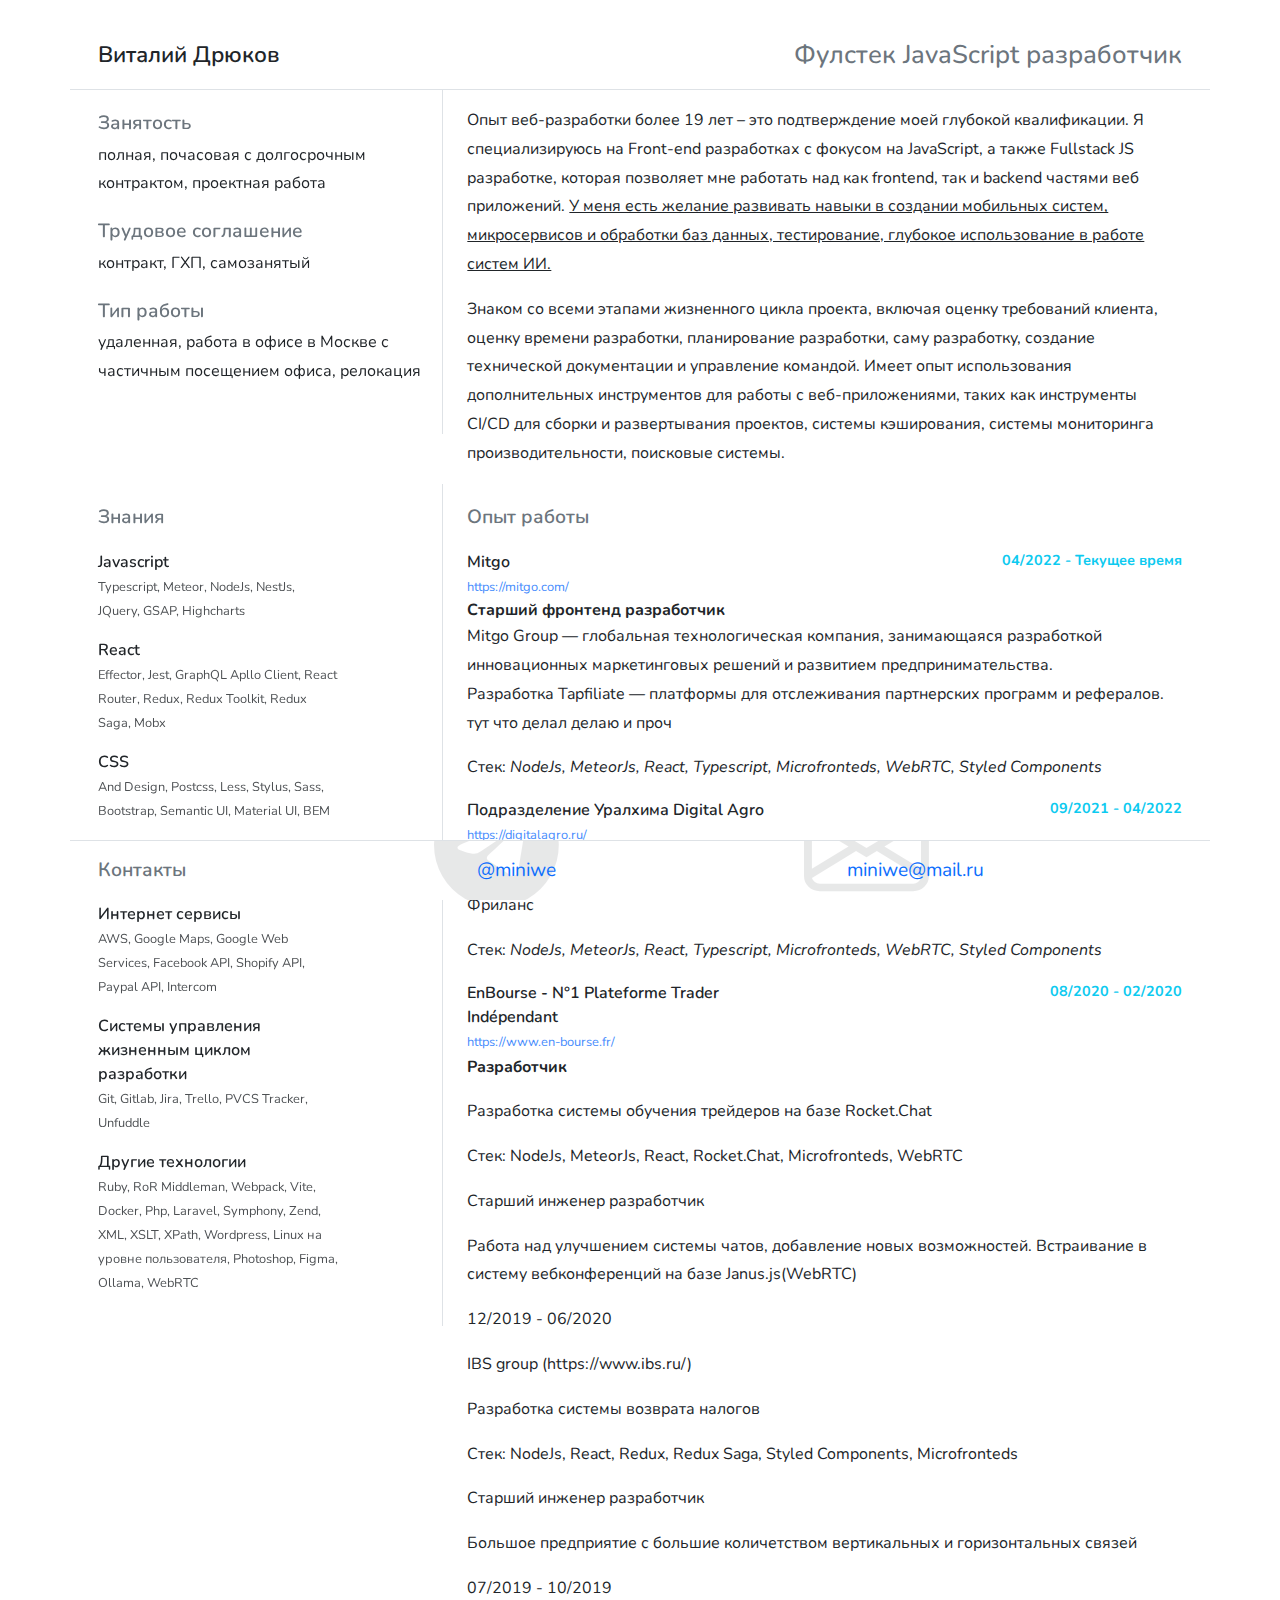
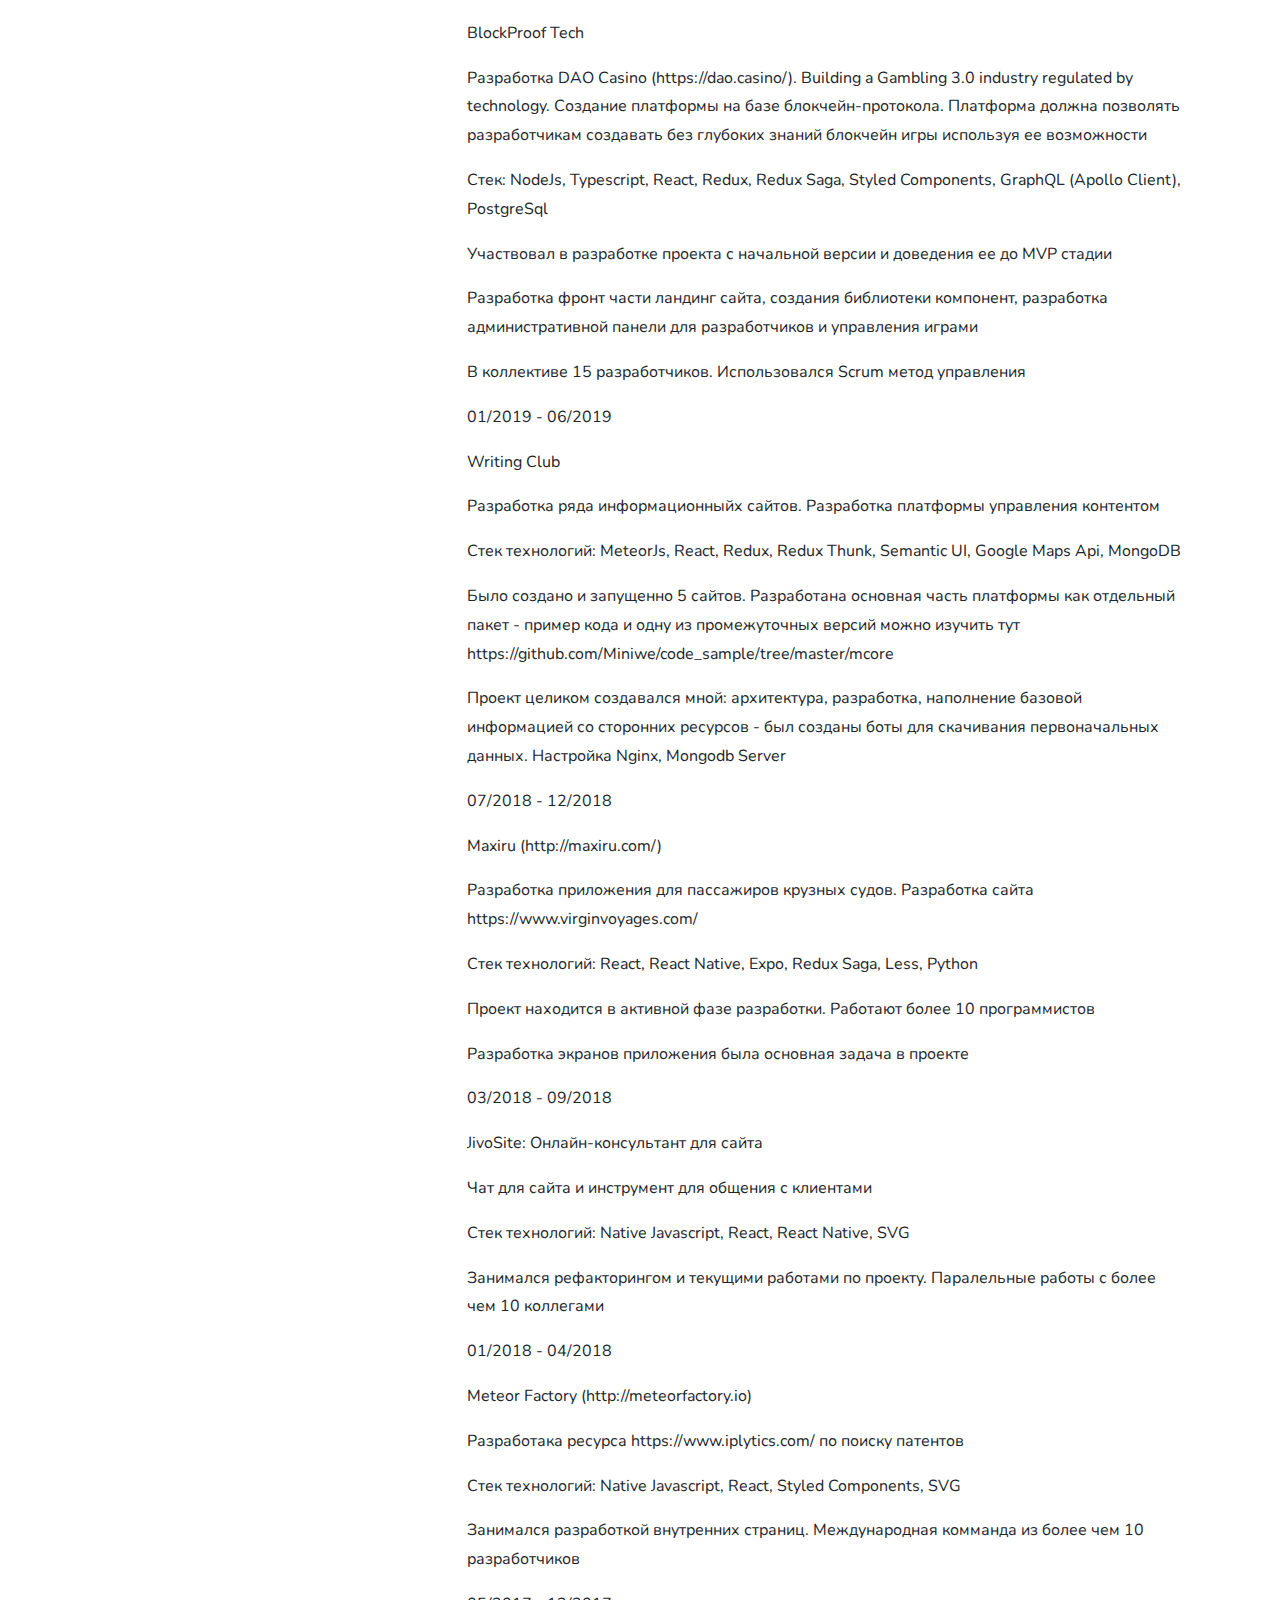
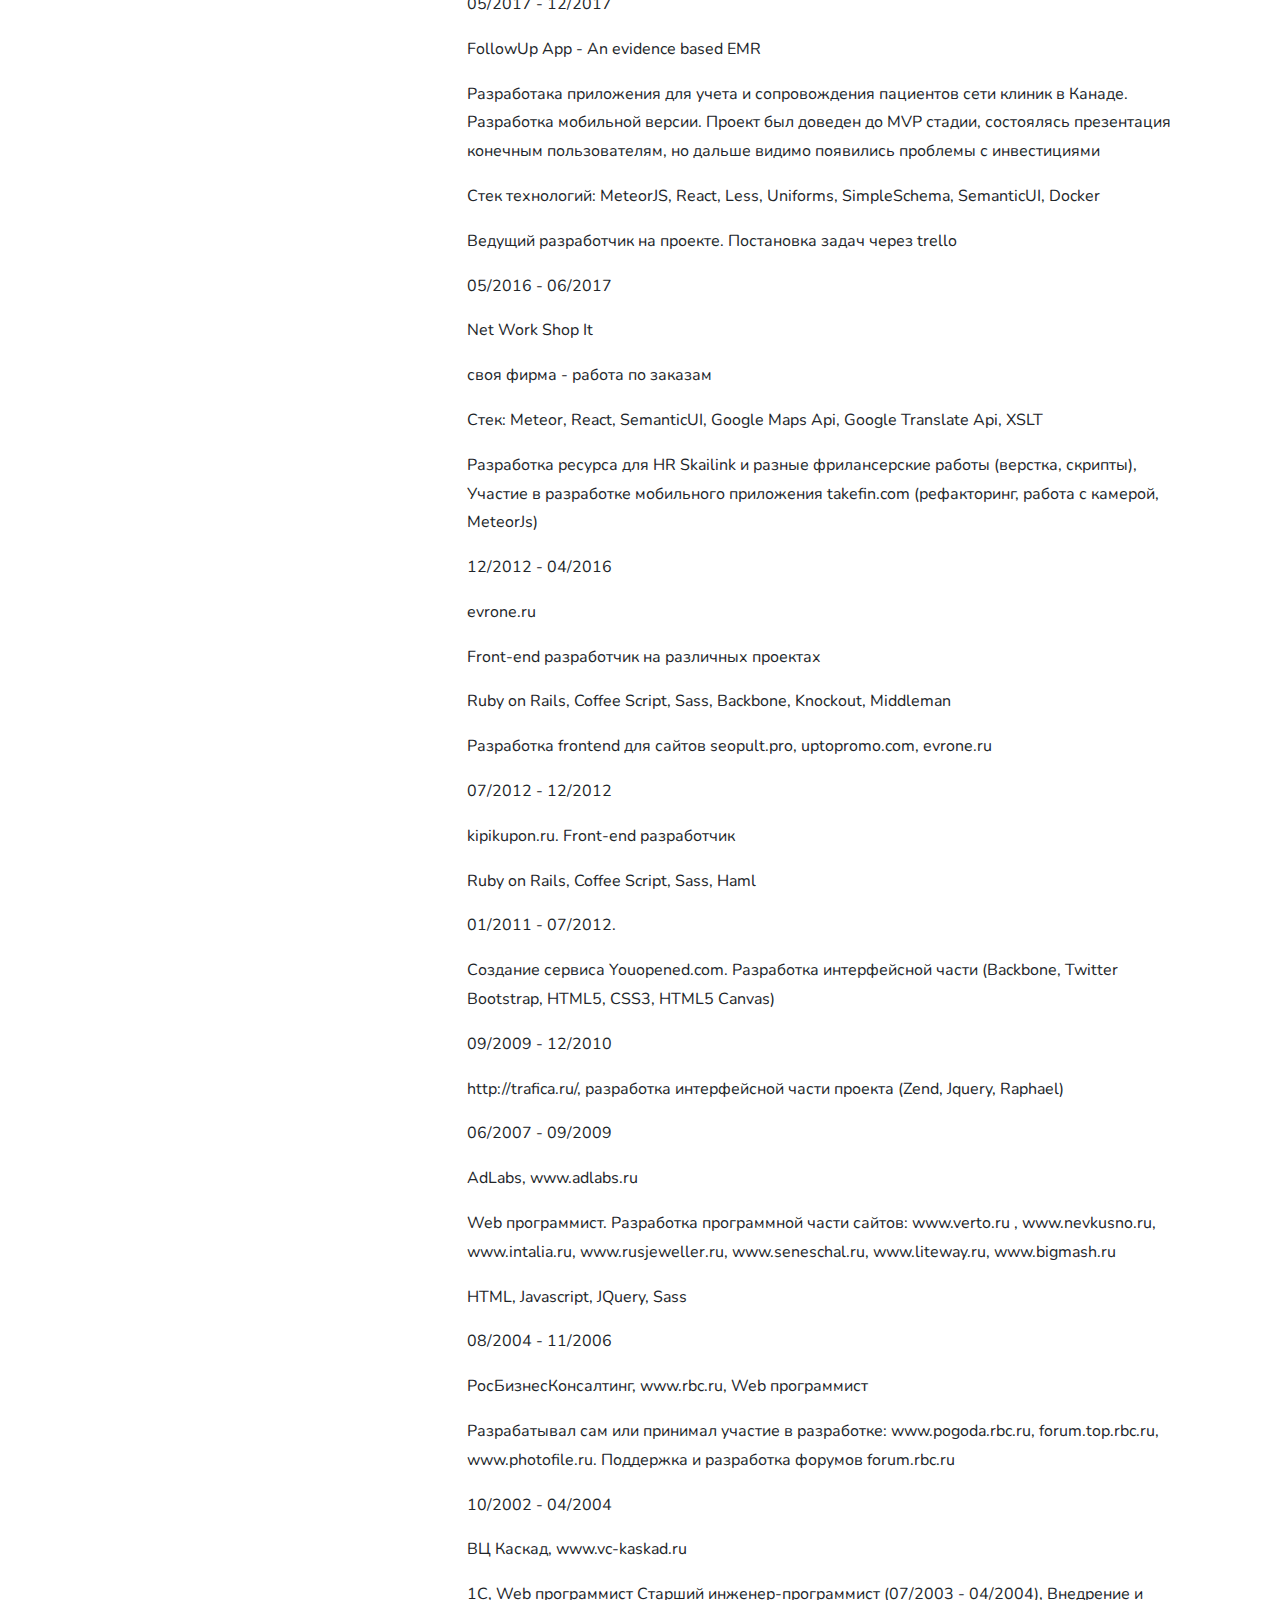
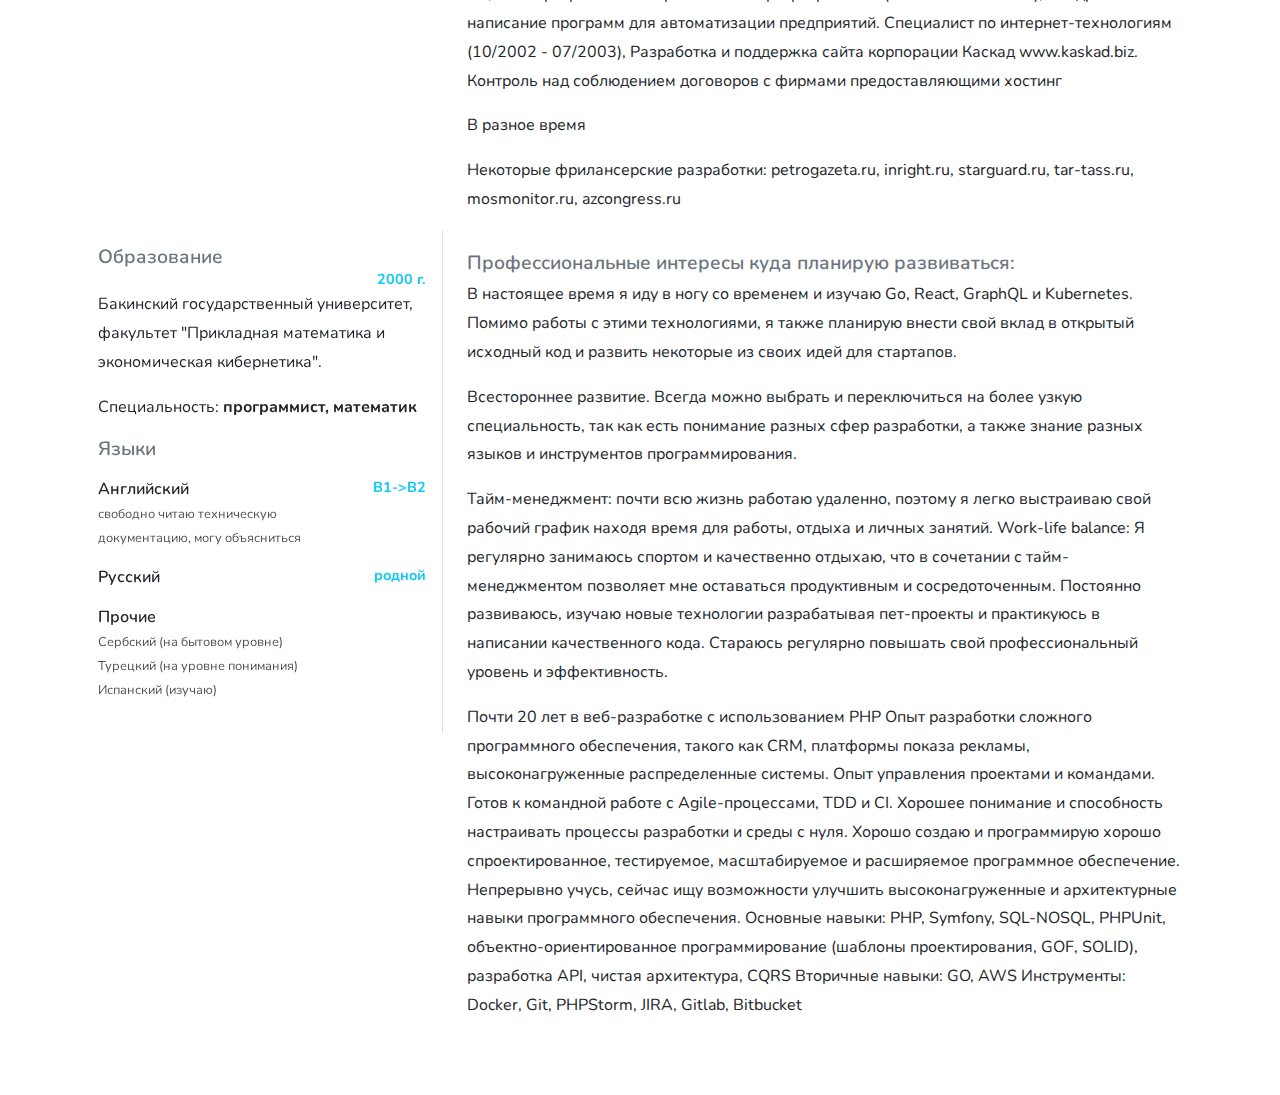
==== v2/index.html @ 546963ef "v2 resume" ====
<!DOCTYPE html>
<html lang="ru" data-bs-theme="light">
  <head>
    <meta charset="UTF-8" />
    <meta name="viewport" content="width=device-width, initial-scale=1.0" />
    <title>Фулстек JavaScript разработчик</title>
    <link rel="preconnect" href="https://fonts.googleapis.com" />
    <link rel="preconnect" href="https://fonts.gstatic.com" crossorigin />
    <link
      href="https://fonts.googleapis.com/css2?family=Nunito:ital,wght@0,200..1000;1,200..1000&display=swap"
      rel="stylesheet"
    />

    <link
      rel="stylesheet"
      href="https://cdn.jsdelivr.net/npm/bootstrap@5.3.3/dist/css/bootstrap.min.css"
      type="text/css"
    />

    <link
      rel="stylesheet"
      href="https://cdn.jsdelivr.net/npm/bootstrap-icons@1.3.0/font/bootstrap-icons.css"
    />
    <style type="text/css">
            * {
            font-size: 16px;
            font-family: Nunito, -apple-system,BlinkMacSystemFont,Segoe UI,Noto Sans,Helvetica,Arial,sans-serif,Apple Color Emoji,Segoe UI Emoji;
            color: var(--bs-body-color);
            }
            @media screen and (max-width: 426px) {
            * {
            font-size: 14px;
            }
            }

      body {
        background-color: var(--bs-body-bg);
      }
            p {
            line-height: 1.8;
            word-break: break-word;
            }
            header.row {
            position: sticky;
            top: 0;
      background-color: var(--bs-body-bg);
            padding: 1rem;
            padding-top: 2rem;
            min-height: 90px;
            z-index: 10;
            overflow: hidden;
            border-bottom: 1px solid var(--bs-gray-300);
            * {
            line-height: 2rem;
            margin: 0;
            }
            }
            footer.row {
            position: sticky;
            bottom: 0;
            background-color: var(--bs-body-bg);
            padding: 1rem;
            z-index: 10;
            border-top: 1px solid var(--bs-gray-300);
            overflow: hidden;
            * {
            line-height: 1.4;
            text-decoration: none;
            font-size: 1.2rem;
            }

            a {
            white-space: nowrap;
            }
            }

            @media print {
            p {
            font-size: 14px;
            line-height: 1.5;
            }
            footer.row{
            position: static;
            }
            footer.row i{
            position: static;
            transform: unset;

            }

            }

            @media screen and (max-width: 426px) {
            footer.row {
            * {
            font-size: 1rem;
            }
            }
            }


            .sticky {
            position: sticky;
            top: 90px;
            padding-top: 1rem;
            padding-right: 1rem;
            border-right: 1px solid var(--bs-gray-300);
            padding-bottom: 2rem;
            z-index: 9;
            }
            main {
            padding: 0 1rem;
            }
            main .row .col-7,
            main .row .col-md-8 {
            padding-top: 1rem;
            }
            p {

            color: rgb(31, 35, 40):
            color-scheme: light:
            display: block;
            font-size: 1rem;
            margin-block-end: 1rem;
            margin-block-start: 0px;
            margin-bottom: 1rem;
            }

            .title1 {
            color: var(--bs-text);
            display: block;
            font-size: 1.4rem;
            font-weight: 600;

            }
            .subtitle1 {
            color: var(--bs-secondary);
            font-size: 1.6rem;

            }
            .title3 {
            color: var(--bs-secondary);
            color-scheme: light;
            font-size: 1.2rem;
            font-weight: 600;
            margin-bottom: 0rem;
            overflow-wrap: break-word;
            }

            .title3 + p {
            margin-top: 0rem;
            }

            .divider {
            margin: 0.7rem 0;
            height: 2px;
            border-bottom: 1px solid var(--bs-secondary);
            }
            i {
            position: absolute;
            z-index: -1;
            transform: scale(6.5) translate(3px, -2px);
            opacity: 0.1;
            }

            .row.subtitle2 {
            font-weight: 600;
            margin-top: 1rem;

            }
            .row.subtitle2 a {
            font-size: 0.8rem;
            opacity: 0.8;
            font-weight: normal;
            text-decoration: none;
            }
            .right-subtitle {
            text-align: right;
                                          font-size: 0.9rem;

            font-weight: 700;
            color: var(--bs-info);
            }
    </style>
    <script>
      window.addEventListener('load', () => {
        'use strict';

        const getStoredTheme = () => localStorage.getItem('theme');
        const setStoredTheme = (theme) => localStorage.setItem('theme', theme);

        const getPreferredTheme = () => {
          const storedTheme = getStoredTheme();
          if (storedTheme) {
            return storedTheme;
          }

          return window.matchMedia('(prefers-color-scheme: dark)').matches
            ? 'dark'
            : 'light';
        };

        const setTheme = (theme) => {
          if (theme === 'auto') {
            document.documentElement.setAttribute(
              'data-bs-theme',
              window.matchMedia('(prefers-color-scheme: dark)').matches
                ? 'dark'
                : 'light',
            );
          } else {
            document.documentElement.setAttribute('data-bs-theme', theme);
          }
        };

        setTheme(getPreferredTheme());
      });
    </script>
  </head>
  <body>
    <div class="container">
      <header class="row align-items-center">
        <div data-plugin="bs-darkmode-toggle"></div>

        <h2 class="title1 col-4"> Виталий Дрюков </h2>
        <h1 class="subtitle1 col-8 text-end">
          Фулстек JavaScript разработчик
        </h1>
      </header>

      <main>
        <div class="row">
          <div class="col-5 col-md-4">
            <div class="sticky">
              <p class="title3">Занятость</p>
              <p
                >полная, почасовая с долгосрочным контрактом, проектная
                работа</p
              >
              <p class="title3">Трудовое соглашение</p>
              <p>контракт, ГХП, самозанятый</p>
              <p class="title3">Тип работы</p>
              <p
                >удаленная, работа в офисе в Москве с частичным посещением
                офиса, релокация</p
              >
            </div>
          </div>
          <div class="col-7 col-md-8">
            <p>
              Опыт веб-разработки более 19 лет – это подтверждение моей глубокой
              квалификации. Я специализируюсь на Front-end разработках с фокусом
              на JavaScript, а также Fullstack JS разработке, которая позволяет
              мне работать над как frontend, так и backend частями веб
              приложений.
              <u>
                У меня есть желание развивать навыки в создании мобильных
                систем, микросервисов и обработки баз данных, тестирование,
                глубокое использование в работе систем ИИ.
              </u>
            </p>
            <p>
              Знаком со всеми этапами жизненного цикла проекта, включая оценку
              требований клиента, оценку времени разработки, планирование
              разработки, саму разработку, создание технической документации и
              управление командой. Имеет опыт использования дополнительных
              инструментов для работы с веб-приложениями, таких как инструменты
              CI/CD для сборки и развертывания проектов, системы кэширования,
              системы мониторинга производительности, поисковые системы.
            </p>
          </div>
        </div>

        <div class="row">
          <div class="col-5 col-md-4">
            <div class="sticky">
              <p class="title3">Знания</p>
              <div class="row subtitle2">
                <div class="col-9">
                  Javascript
                  <br />
                  <a
                    >Typescript, Meteor, NodeJs, NestJs, JQuery, GSAP,
                    Highcharts</a
                  >
                </div>
                <div class="col-3">
                  <div class="right-subtitle"><!--10/10--></div>
                </div>
              </div>
              <div class="row subtitle2">
                <div class="col-9">
                  React
                  <br />
                  <a
                    >Effector, Jest, GraphQL Apllo Client, React Router, Redux,
                    Redux Toolkit, Redux Saga, Mobx</a
                  >
                </div>
                <div class="col-3">
                  <div class="right-subtitle"><!--10/10--></div>
                </div>
              </div>
              <div class="row subtitle2">
                <div class="col-9">
                  CSS
                  <br />
                  <a
                    >And Design, Postcss, Less, Stylus, Sass, Bootstrap,
                    Semantic UI, Material UI, BEM</a
                  >
                </div>
                <div class="col-3">
                  <div class="right-subtitle"><!--10/10--></div>
                </div>
              </div>
              <div class="row subtitle2">
                <div class="col-9">
                  СУБД
                  <br />
                  <a>MySql, MongoDB, PostgreSQL</a>
                </div>
                <div class="col-3">
                  <div class="right-subtitle"><!--10/10--></div>
                </div>
              </div>
              <div class="row subtitle2">
                <div class="col-9">
                  Интернет сервисы
                  <br />
                  <a
                    >AWS, Google Maps, Google Web Services, Facebook API,
                    Shopify API, Paypal API, Intercom</a
                  >
                </div>
                <div class="col-3">
                  <div class="right-subtitle"><!--10/10--></div>
                </div>
              </div>
              <div class="row subtitle2">
                <div class="col-9">
                  Системы управления жизненным циклом разработки
                  <br />
                  <a>Git, Gitlab, Jira, Trello, PVCS Tracker, Unfuddle</a>
                </div>
                <div class="col-3">
                  <div class="right-subtitle"><!--10/10--></div>
                </div>
              </div>

              <div class="row subtitle2">
                <div class="col-9">
                  Другие технологии
                  <br />
                  <a
                    >Ruby, RoR Middleman, Webpack, Vite, Docker, Php, Laravel,
                    Symphony, Zend, XML, XSLT, XPath, Wordpress, Linux на уровне
                    пользователя, Photoshop, Figma, Ollama, WebRTC</a
                  >
                </div>
                <div class="col-3">
                  <div class="right-subtitle"><!--10/10--></div>
                </div>
              </div>
            </div>
          </div>
          <div class="col-7 col-md-8">
            <p class="title3">Опыт работы </p>

            <div class="row subtitle2">
              <div class="col">
                Mitgo
                <br />
                <a
                  href="https://mitgo.com/"
                  target="_blank"
                  rel="noopener noreferrer"
                  >https://mitgo.com/</a
                >
              </div>
              <div class="col">
                <div class="right-subtitle">04/2022 - Текущее время</div>
              </div>
            </div>
            <strong>Старший фронтенд разработчик</strong>
            <p
              >Mitgo Group — глобальная технологическая компания, занимающаяся
              разработкой инновационных маркетинговых решений и развитием
              предпринимательства.
              <br />
              Разработка Tapfiliate — платформы для отслеживания партнерских
              программ и рефералов.
              <br />
              тут что делал делаю и проч
            </p>
            <p>
              Стек:
              <em>
                NodeJs, MeteorJs, React, Typescript, Microfronteds, WebRTC,
                Styled Components
              </em>
            </p>

            <div class="row subtitle2">
              <div class="col">
                Подразделение Уралхима Digital Agro
                <br />
                <a
                  href="https://digitalagro.ru/"
                  target="_blank"
                  rel="noopener noreferrer"
                  >https://digitalagro.ru/</a
                >
              </div>
              <div class="col">
                <div class="right-subtitle">09/2021 - 04/2022</div>
              </div>
            </div>

            <p>02/2020 - 09/2021</p>
            <p>Фриланс</p>
            <p
              >Стек:<em>
                NodeJs, MeteorJs, React, Typescript, Microfronteds, WebRTC,
                Styled Components
              </em>
            </p>

            <div class="row subtitle2">
              <div class="col">
                EnBourse - N°1 Plateforme Trader Indépendant
                <br />
                <a
                  href="https://www.en-bourse.fr/"
                  target="_blank"
                  rel="noopener noreferrer"
                  >https://www.en-bourse.fr/</a
                >
              </div>
              <div class="col">
                <div class="right-subtitle">08/2020 - 02/2020</div>
              </div>
            </div>
            <p><strong>Разработчик</strong></p>

            <p>Разработка системы обучения трейдеров на базе Rocket.Chat</p>
            <p
              >Стек: NodeJs, MeteorJs, React, Rocket.Chat, Microfronteds,
              WebRTC</p
            >
            <p>Старший инженер разработчик</p>
            <p
              >Работа над улучшением системы чатов, добавление новых
              возможностей. Встраивание в систему вебконференций на базе
              Janus.js(WebRTC)
            </p>
            <p>12/2019 - 06/2020</p>
            <p>IBS group (https://www.ibs.ru/)</p>
            <p>Разработка системы возврата налогов</p>
            <p
              >Стек: NodeJs, React, Redux, Redux Saga, Styled Components,
              Microfronteds
            </p>
            <p>Старший инженер разработчик</p>
            <p
              >Большое предприятие с большие количетством вертикальных и
              горизонтальных связей
            </p>
            <p>07/2019 - 10/2019</p>
            <p>BlockProof Tech</p>
            <p
              >Разработка DAO Casino (https://dao.casino/). Building a Gambling
              3.0 industry regulated by technology. Создание платформы на базе
              блокчейн-протокола. Платформа должна позволять разработчикам
              создавать без глубоких знаний блокчейн игры используя ее
              возможности
            </p>
            <p
              >Стек: NodeJs, Typescript, React, Redux, Redux Saga, Styled
              Components, GraphQL (Apollo Client), PostgreSql
            </p>
            <p
              >Участвовал в разработке проекта с начальной версии и доведения ее
              до MVP стадии
            </p>
            <p
              >Разработка фронт части ландинг сайта, создания библиотеки
              компонент, разработка административной панели для разработчиков и
              управления играми
            </p>
            <p
              >В коллективе 15 разработчиков. Использовался Scrum метод
              управления</p
            >
            <p>01/2019 - 06/2019</p>
            <p>Writing Club</p>
            <p
              >Разработка ряда информационныйх сайтов. Разработка платформы
              управления контентом
            </p>
            <p
              >Стек технологий: MeteorJs, React, Redux, Redux Thunk, Semantic
              UI, Google Maps Api, MongoDB
            </p>
            <p
              >Было создано и запущенно 5 сайтов. Разработана основная часть
              платформы как отдельный пакет - пример кода и одну из
              промежуточных версий можно изучить тут
              https://github.com/Miniwe/code_sample/tree/master/mcore
            </p>
            <p
              >Проект целиком создавался мной: архитектура, разработка,
              наполнение базовой информацией со сторонних ресурсов - был созданы
              боты для скачивания первоначальных данных. Настройка Nginx,
              Mongodb Server
            </p>
            <p>07/2018 - 12/2018</p>
            <p>Maxiru (http://maxiru.com/)</p>
            <p
              >Разработка приложения для пассажиров крузных судов. Разработка
              сайта https://www.virginvoyages.com/
            </p>
            <p
              >Стек технологий: React, React Native, Expo, Redux Saga, Less,
              Python
            </p>
            <p
              >Проект находится в активной фазе разработки. Работают более 10
              программистов
            </p>
            <p>Разработка экранов приложения была основная задача в проекте</p>
            <p>03/2018 - 09/2018</p>
            <p>JivoSite: Онлайн-консультант для сайта</p>
            <p>Чат для сайта и инструмент для общения с клиентами</p>
            <p>Стек технологий: Native Javascript, React, React Native, SVG</p>
            <p
              >Занимался рефакторингом и текущими работами по проекту.
              Паралельные работы с более чем 10 коллегами
            </p>
            <p>01/2018 - 04/2018</p>
            <p>Meteor Factory (http://meteorfactory.io)</p>
            <p
              >Разработака ресурса https://www.iplytics.com/ по поиску
              патентов</p
            >
            <p
              >Стек технологий: Native Javascript, React, Styled Components,
              SVG</p
            >
            <p
              >Занимался разработкой внутренних страниц. Международная комманда
              из более чем 10 разработчиков
            </p>
            <p>05/2017 - 12/2017</p>
            <p>FollowUp App - An evidence based EMR</p>
            <p
              >Разработака приложения для учета и сопровождения пациентов сети
              клиник в Канаде. Разработка мобильной версии. Проект был доведен
              до MVP стадии, состоялясь презентация конечным пользователям, но
              дальше видимо появились проблемы с инвестициями
            </p>
            <p
              >Стек технологий: MeteorJS, React, Less, Uniforms, SimpleSchema,
              SemanticUI, Docker
            </p>
            <p>Ведущий разработчик на проекте. Постановка задач через trello</p>
            <p>05/2016 - 06/2017</p>
            <p>Net Work Shop It</p>
            <p>своя фирма - работа по заказам</p>
            <p
              >Стек: Meteor, React, SemanticUI, Google Maps Api, Google
              Translate Api, XSLT
            </p>
            <p
              >Разработка ресурса для HR Skailink и разные фрилансерские работы
              (верстка, скрипты), Участие в разработке мобильного приложения
              takefin.com (рефакторинг, работа с камерой, MeteorJs)
            </p>
            <p>12/2012 - 04/2016</p>
            <p>evrone.ru</p>
            <p>Front-end разработчик на различных проектах</p>
            <p
              >Ruby on Rails, Coffee Script, Sass, Backbone, Knockout,
              Middleman</p
            >
            <p
              >Разработка frontend для сайтов seopult.pro, uptopromo.com,
              evrone.ru
            </p>
            <p>07/2012 - 12/2012</p>
            <p>kipikupon.ru. Front-end разработчик</p>
            <p>Ruby on Rails, Coffee Script, Sass, Haml</p>
            <p>01/2011 - 07/2012.</p>
            <p
              >Создание сервиса Youopened.com. Разработка интерфейсной части
              (Backbone, Twitter Bootstrap, HTML5, CSS3, HTML5 Canvas)
            </p>
            <p>09/2009 - 12/2010</p>
            <p
              >http://trafica.ru/, разработка интерфейсной части проекта (Zend,
              Jquery, Raphael)
            </p>
            <p>06/2007 - 09/2009</p>
            <p>AdLabs, www.adlabs.ru</p>
            <p
              >Web программист. Разработка программной части сайтов:
              www.verto.ru , www.nevkusno.ru, www.intalia.ru,
              www.rusjeweller.ru, www.seneschal.ru, www.liteway.ru,
              www.bigmash.ru
            </p>
            <p>HTML, Javascript, JQuery, Sass</p>
            <p>08/2004 - 11/2006</p>
            <p>РосБизнесКонсалтинг, www.rbc.ru, Web программист</p>
            <p
              >Разрабатывал сам или принимал участие в разработке:
              www.pogoda.rbc.ru, forum.top.rbc.ru, www.photofile.ru. Поддержка и
              разработка форумов forum.rbc.ru
            </p>
            <p>10/2002 - 04/2004</p>
            <p>ВЦ Каскад, www.vc-kaskad.ru</p>
            <p
              >1C, Web программист Старший инженер-программист (07/2003 -
              04/2004), Внедрение и написание программ для автоматизации
              предприятий. Специалист по интернет-технологиям (10/2002 -
              07/2003), Разработка и поддержка сайта корпорации Каскад
              www.kaskad.biz. Контроль над соблюдением договоров с фирмами
              предоставляющими хостинг
            </p>
            <p>В разное время</p>
            <p
              >Некоторые фрилансерские разработки: petrogazeta.ru, inright.ru,
              starguard.ru, tar-tass.ru, mosmonitor.ru, azcongress.ru
            </p>
          </div>
        </div>
        <div class="row">
          <div class="col-5 col-md-4">
            <div class="sticky">
              <h3 class="title3">Образование</h3>
              <div class="right-subtitle">2000 г.</div>
              <p
                >Бакинский государственный университет, факультет "Прикладная
                математика и экономическая кибернетика".
              </p>
              <p>Специальность: <strong>программист, математик</strong></p>
              <h3 class="title3">Языки</h3>
              <div class="row subtitle2">
                <div class="col-9">
                  Английский
                  <br />
                  <a
                    >свободно читаю техническую документацию, могу
                    объясниться</a
                  >
                </div>
                <div class="col-3">
                  <div class="right-subtitle">B1->B2</div>
                </div>
              </div>
              <div class="row subtitle2">
                <div class="col-9"> Русский </div>
                <div class="col-3">
                  <div class="right-subtitle">родной</div>
                </div>
              </div>
              <div class="row subtitle2">
                <div class="col-9">
                  Прочие
                  <br />
                  <a>
                    Сербский (на бытовом уровне)<br />
                    Турецкий (на уровне понимания)<br />
                    Испанский (изучаю)
                  </a>
                </div>
                <div class="col-3">
                  <div class="right-subtitle"></div>
                </div>
              </div>
            </div>
          </div>
          <div class="col-7 col-md-8">
            <p class="title3"
              >Профессиональные интересы куда планирую развиваться:</p
            >

            <p>
              В настоящее время я иду в ногу со временем и изучаю Go, React,
              GraphQL и Kubernetes. Помимо работы с этими технологиями, я также
              планирую внести свой вклад в открытый исходный код и развить
              некоторые из своих идей для стартапов.
            </p>
            <p>
              Всестороннее развитие. Всегда можно выбрать и переключиться на
              более узкую специальность, так как есть понимание разных сфер
              разработки, а также знание разных языков и инструментов
              программирования.</p
            >
            <p>
              Тайм-менеджмент: почти всю жизнь работаю удаленно, поэтому я легко
              выстраиваю свой рабочий график находя время для работы, отдыха и
              личных занятий. Work-life balance: Я регулярно занимаюсь спортом и
              качественно отдыхаю, что в сочетании с тайм-менеджментом позволяет
              мне оставаться продуктивным и сосредоточенным. Постоянно
              развиваюсь, изучаю новые технологии разрабатывая пет-проекты и
              практикуюсь в написании качественного кода. Стараюсь регулярно
              повышать свой профессиональный уровень и эффективность.
            </p>
            <p>
              Почти 20 лет в веб-разработке с использованием PHP Опыт разработки
              сложного программного обеспечения, такого как CRM, платформы
              показа рекламы, высоконагруженные распределенные системы. Опыт
              управления проектами и командами. Готов к командной работе с
              Agile-процессами, TDD и CI. Хорошее понимание и способность
              настраивать процессы разработки и среды с нуля. Хорошо создаю и
              программирую хорошо спроектированное, тестируемое, масштабируемое
              и расширяемое программное обеспечение. Непрерывно учусь, сейчас
              ищу возможности улучшить высоконагруженные и архитектурные навыки
              программного обеспечения. Основные навыки: PHP, Symfony,
              SQL-NOSQL, PHPUnit, объектно-ориентированное программирование
              (шаблоны проектирования, GOF, SOLID), разработка API, чистая
              архитектура, CQRS Вторичные навыки: GO, AWS Инструменты: Docker,
              Git, PHPStorm, JIRA, Gitlab, Bitbucket
            </p>
          </div>
        </div>
      </main>
      <footer class="row">
        <div class="col-5 col-md-4 title3"> Контакты </div>
        <div class="col-3 col-md-4">
          <a
            href="https://t.me/miniwe"
            target="_blank"
            rel="noopener noreferrer"
          >
            <i class="bi-telegram"></i>
            &nbsp; @miniwe
          </a>
        </div>
        <div class="col-4 col-md-4">
          <a
            href="mailto:miniwe@mail.ru"
            target="_blank"
            rel="noopener noreferrer"
          >
            <i class="bi-envelope"></i>
            &nbsp; miniwe@mail.ru
          </a>
        </div>
      </footer>
    </div>
  </body>
</html>
<!--

This is a great start to your resume! It provides a comprehensive overview of your skills and experience across various web development domains and software engineering projects.

Here's how I suggest you further optimize it:

Structure & Organization:

Clear Sections: Separate into "Work Experience," "Projects," and maybe "Skills." This makes the resume more scannable and easy to read
Project Descriptions (Focus on Impact): Each project should have a brief description that highlights your contribution, key technologies used, and measurable results (e.g., Increased traffic by X%, developed new features).
Details & Emphasis:

Quantify Achievements: Whenever possible, use numbers to quantify your impact ("Improved site conversion rate by 15%," "Built an app with X users"). This adds tangible value and draws more attention from recruiters.
Technical Skills (Highlight Strongest): Categorize skills into frontend/backend categories like React, Node.js, Ruby on Rails. Prioritize the most relevant for your desired roles. You could also mention specific frameworks you're familiar with (e.g., Angular, Vue).
Software Engineering: If applicable to the role you are targeting, highlight your experience in software engineering principles and practices such as Agile methodologies or version control systems like Git.
Formatting Tips:

Modern Template: Choose a clean, modern template that makes it easy for recruiters to view your information quickly (many free templates are available online).
Use Bullets/Lists: Bullet points make large blocks of text easier to read and digest on the go.
White Space: Don't overcrowd - use white space liberally to improve readability.
Additional Considerations:

Cover Letter & Portfolio: Have a strong cover letter ready that summarizes your relevant skills for each application, and an online portfolio or GitHub repository showcasing your work (if applicable).
Here are some examples of how you could enhance specific sections:

* **Work Experience**: Instead of simply listing job titles, describe the scope of projects. For instance, "Developed responsive websites using React and Node.js for a client in the healthcare industry" rather than just "Front-end Developer".

* **Projects:** In each project description you mention: What was your role? Describe key technologies used, challenges faced and how they were solved, outcomes achieved (measurable results).
Additional Resources:

Resume Templates: https://www.canva.com/design-ideas/resume-templates
Online Portfolio Tools: If you have work online, use platforms like GitHub to host your projects and showcase them effectively (especially for software engineering roles).
I hope this helps! Please let me know if you'd like assistance with tailoring a specific section or would like more feedback. Good luck with your job hunt!


  -->
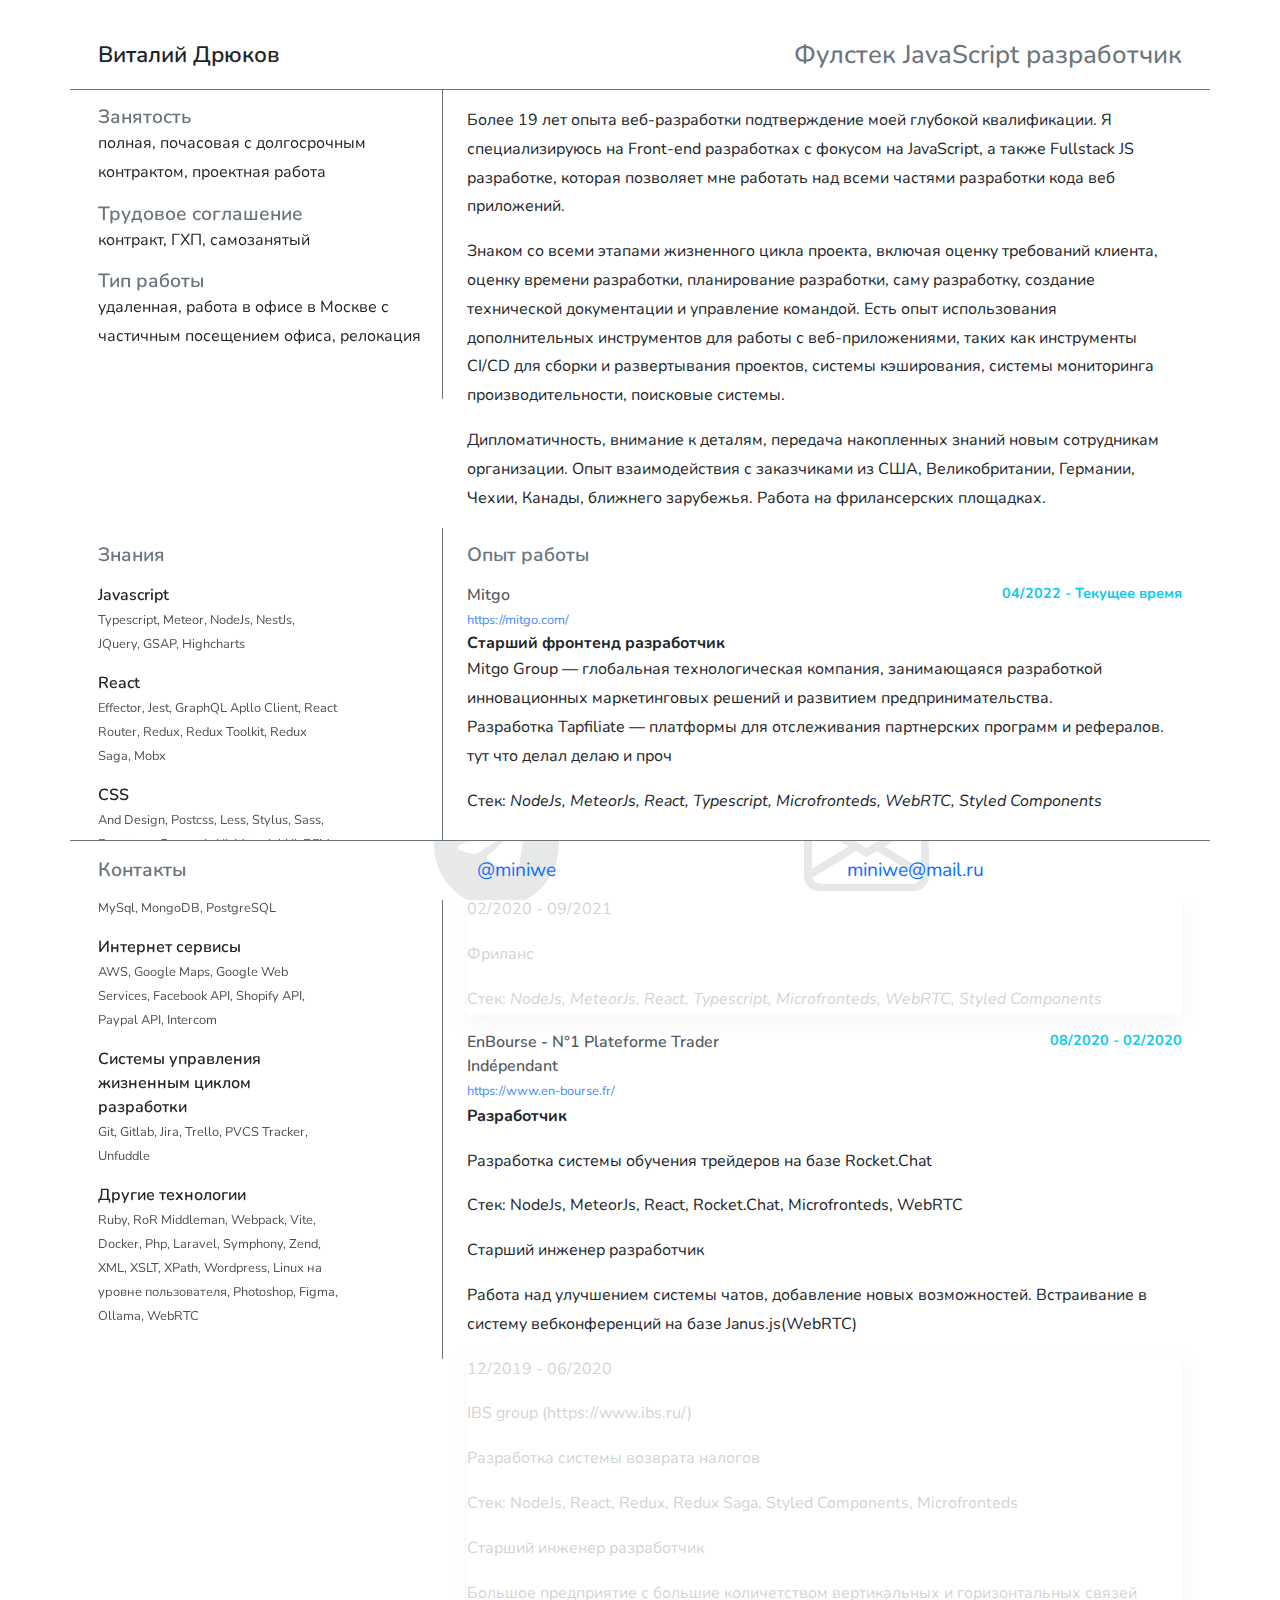
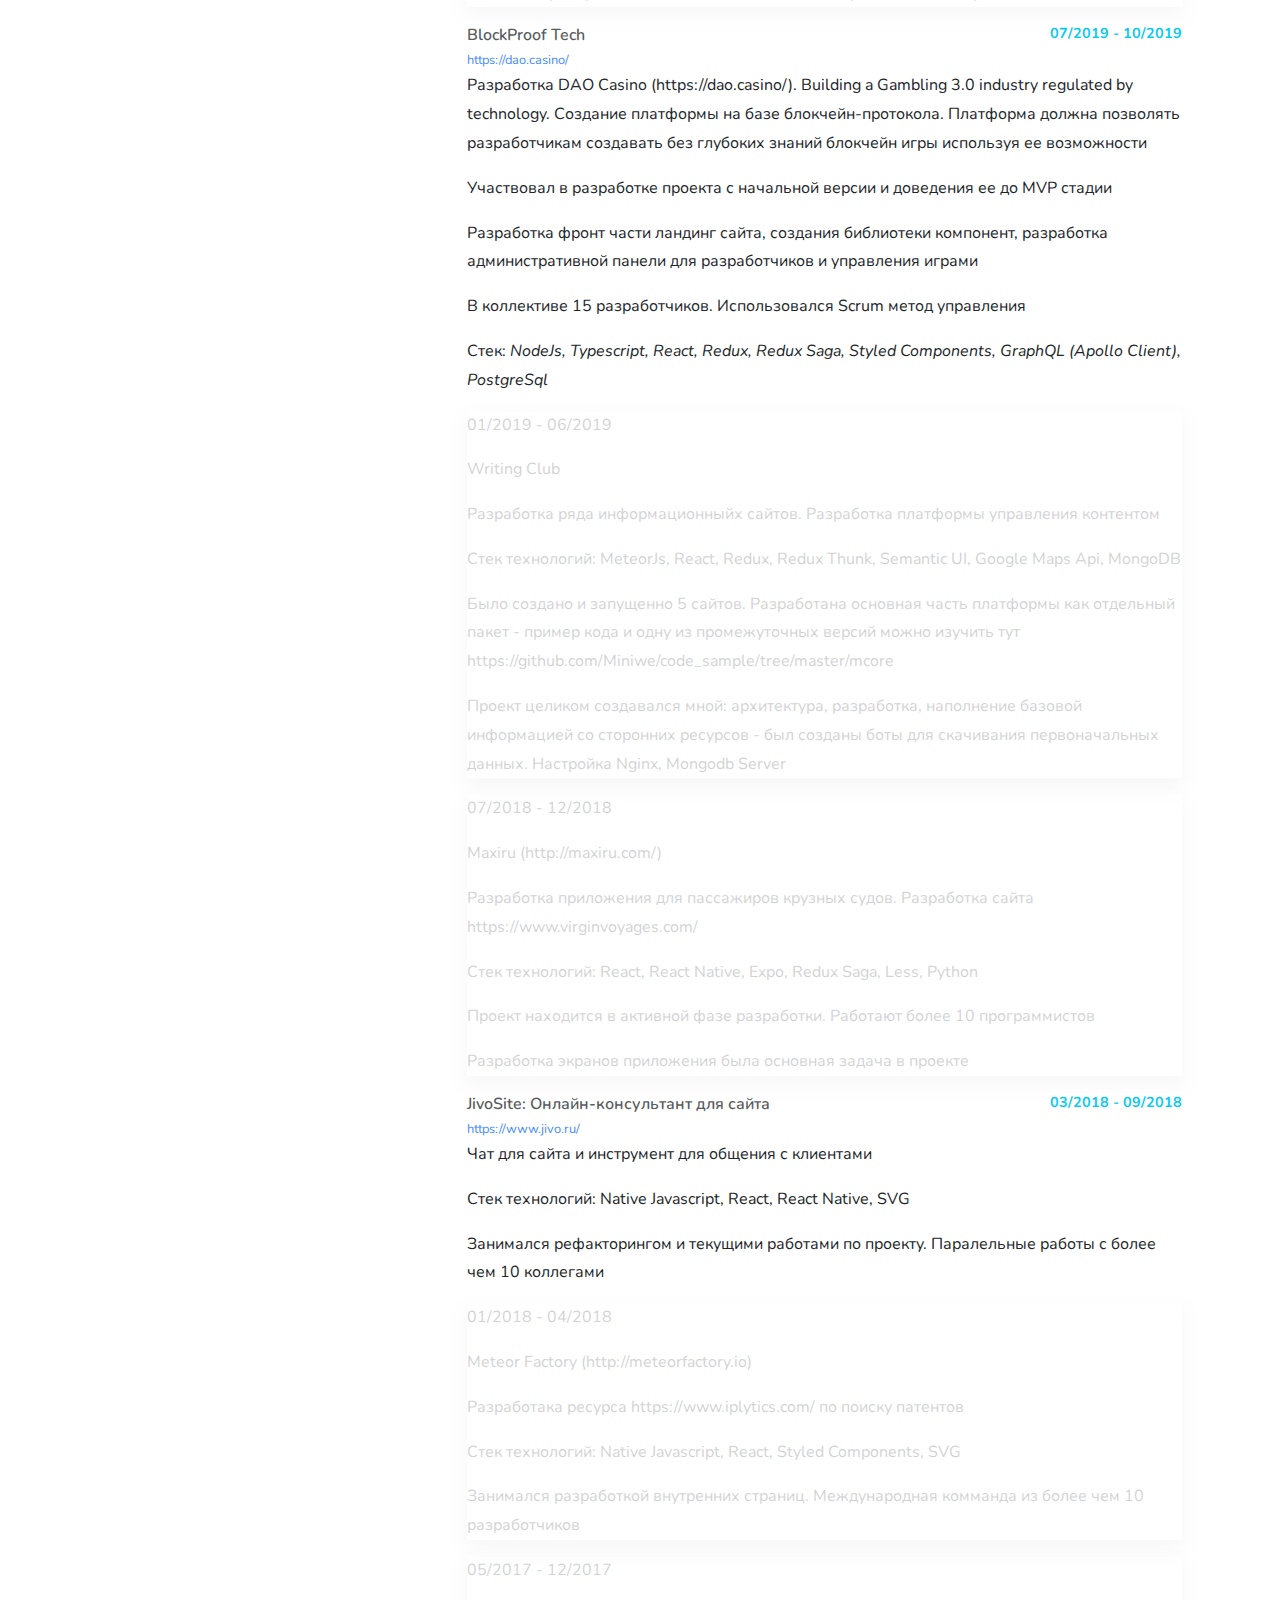
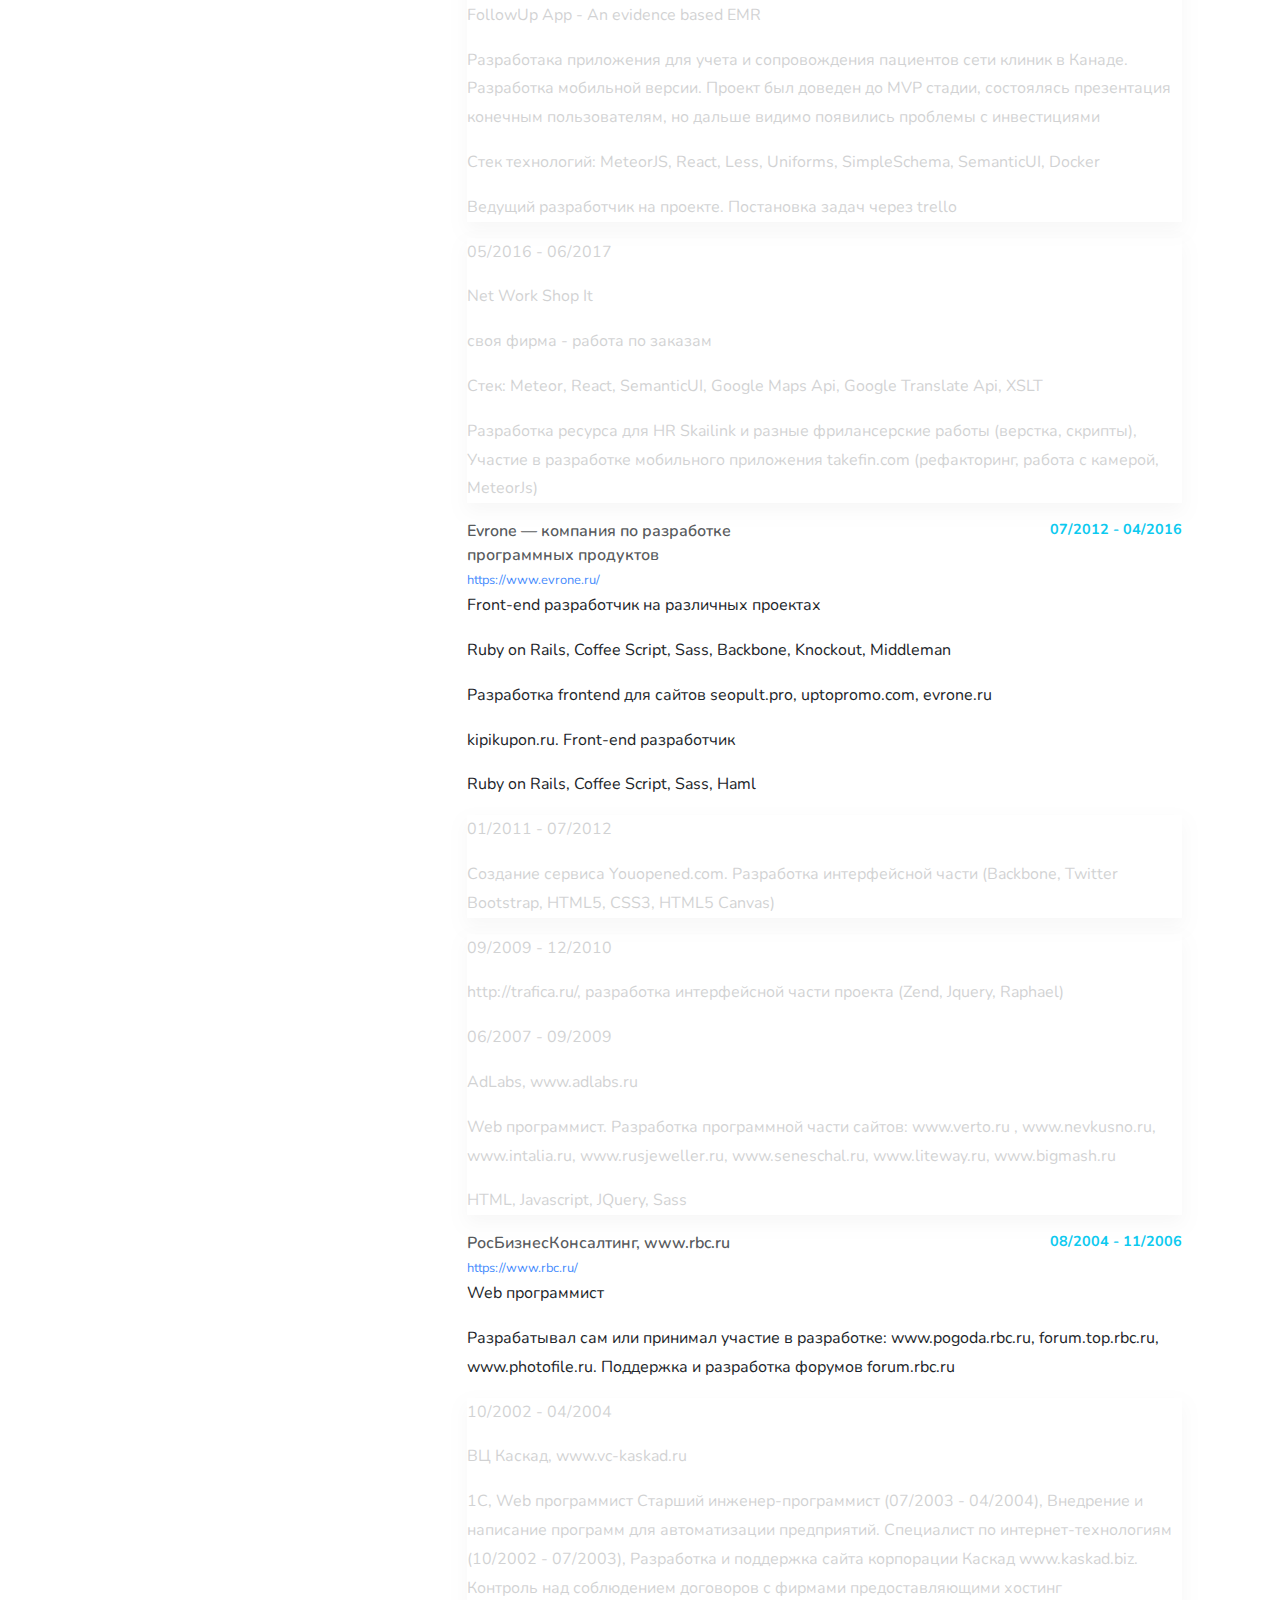
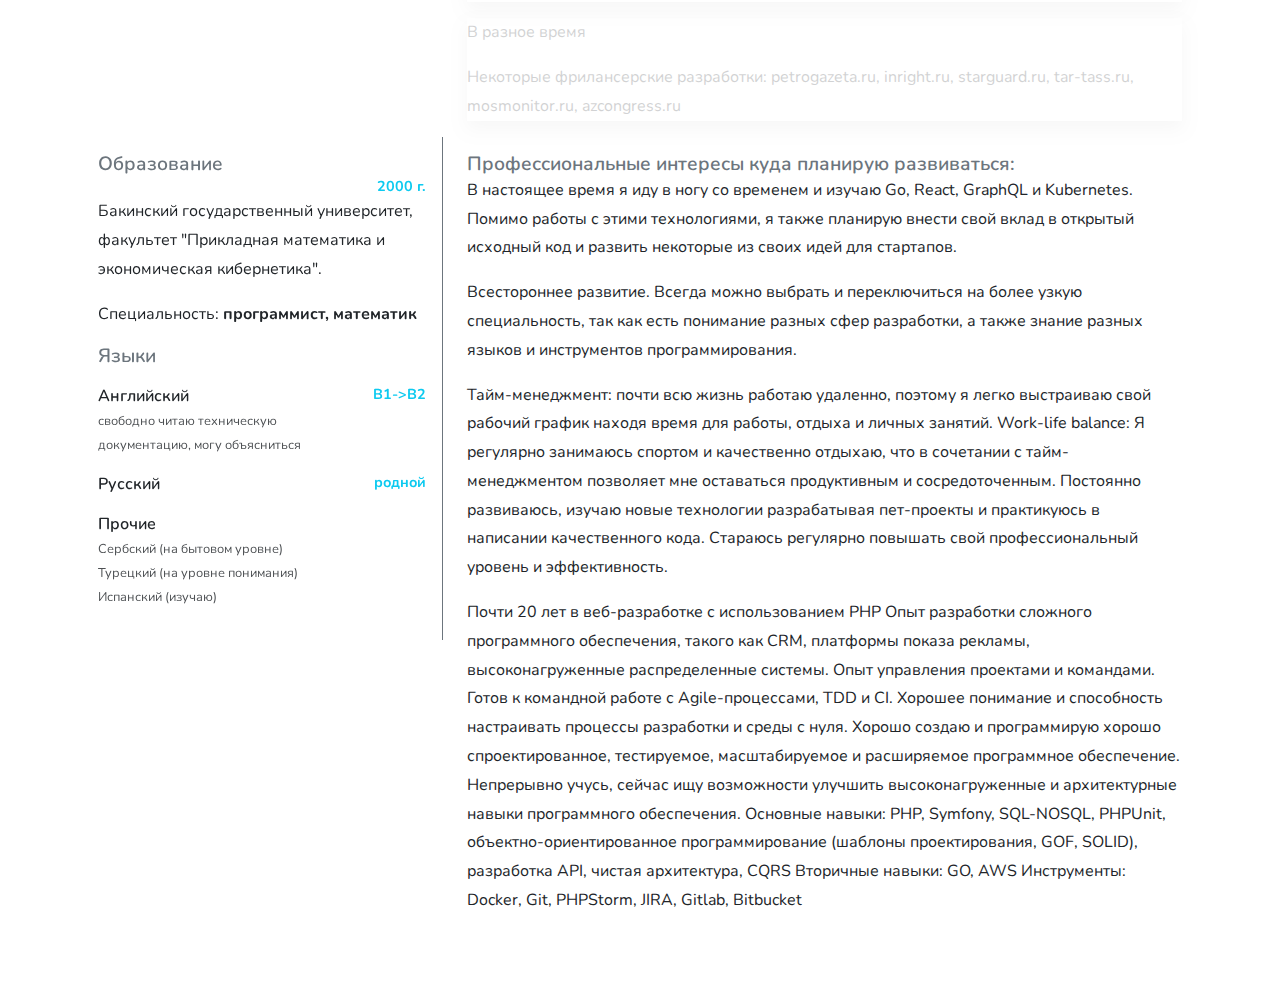
==== commit 67f9faa0: "updates" ====
--- a/v2/index.html
+++ b/v2/index.html
@@ -22,165 +22,170 @@
       href="https://cdn.jsdelivr.net/npm/bootstrap-icons@1.3.0/font/bootstrap-icons.css"
     />
     <style type="text/css">
-            * {
-            font-size: 16px;
-            font-family: Nunito, -apple-system,BlinkMacSystemFont,Segoe UI,Noto Sans,Helvetica,Arial,sans-serif,Apple Color Emoji,Segoe UI Emoji;
-            color: var(--bs-body-color);
-            }
-            @media screen and (max-width: 426px) {
-            * {
-            font-size: 14px;
-            }
-            }
+      * {
+        font-size: 16px;
+        font-family: Nunito, -apple-system, BlinkMacSystemFont, Segoe UI,
+          Noto Sans, Helvetica, Arial, sans-serif, Apple Color Emoji,
+          Segoe UI Emoji;
+        color: var(--bs-body-color);
+      }
 
       body {
         background-color: var(--bs-body-bg);
       }
-            p {
-            line-height: 1.8;
-            word-break: break-word;
-            }
-            header.row {
-            position: sticky;
-            top: 0;
-      background-color: var(--bs-body-bg);
-            padding: 1rem;
-            padding-top: 2rem;
-            min-height: 90px;
-            z-index: 10;
-            overflow: hidden;
-            border-bottom: 1px solid var(--bs-gray-300);
-            * {
-            line-height: 2rem;
-            margin: 0;
-            }
-            }
-            footer.row {
-            position: sticky;
-            bottom: 0;
-            background-color: var(--bs-body-bg);
-            padding: 1rem;
-            z-index: 10;
-            border-top: 1px solid var(--bs-gray-300);
-            overflow: hidden;
-            * {
-            line-height: 1.4;
-            text-decoration: none;
-            font-size: 1.2rem;
-            }
-
-            a {
-            white-space: nowrap;
-            }
-            }
-
-            @media print {
-            p {
-            font-size: 14px;
-            line-height: 1.5;
-            }
-            footer.row{
-            position: static;
-            }
-            footer.row i{
-            position: static;
-            transform: unset;
-
-            }
-
-            }
-
-            @media screen and (max-width: 426px) {
-            footer.row {
-            * {
+
+      p {
+        line-height: 1.8;
+        word-break: break-word;
+        display: block;
+        font-size: 1rem;
+        margin-block-end: 1rem;
+        margin-block-start: 0px;
+        margin-bottom: 1rem;
+      }
+
+      header.row {
+        position: sticky;
+        top: 0;
+        background-color: var(--bs-body-bg);
+        padding: 1rem;
+        padding-top: 2rem;
+        min-height: 90px;
+        z-index: 10;
+        overflow: hidden;
+        border-bottom: 1px solid var(--bs-secondary);
+        * {
+          line-height: 2rem;
+          margin: 0;
+        }
+      }
+      footer.row {
+        position: sticky;
+        bottom: 0;
+        background-color: var(--bs-body-bg);
+        padding: 1rem;
+        z-index: 10;
+        border-top: 1px solid var(--bs-secondary);
+        overflow: hidden;
+        * {
+          line-height: 1.4;
+          text-decoration: none;
+          font-size: 1.2rem;
+        }
+
+        a {
+          white-space: nowrap;
+        }
+      }
+
+      @media screen and (max-width: 426px) {
+        * {
+          font-size: 14px;
+        }
+        footer.row {
+          * {
             font-size: 1rem;
-            }
-            }
-            }
-
-
-            .sticky {
-            position: sticky;
-            top: 90px;
-            padding-top: 1rem;
-            padding-right: 1rem;
-            border-right: 1px solid var(--bs-gray-300);
-            padding-bottom: 2rem;
-            z-index: 9;
-            }
-            main {
-            padding: 0 1rem;
-            }
-            main .row .col-7,
-            main .row .col-md-8 {
-            padding-top: 1rem;
-            }
-            p {
-
-            color: rgb(31, 35, 40):
-            color-scheme: light:
-            display: block;
-            font-size: 1rem;
-            margin-block-end: 1rem;
-            margin-block-start: 0px;
-            margin-bottom: 1rem;
-            }
-
-            .title1 {
-            color: var(--bs-text);
-            display: block;
-            font-size: 1.4rem;
-            font-weight: 600;
-
-            }
-            .subtitle1 {
-            color: var(--bs-secondary);
-            font-size: 1.6rem;
-
-            }
-            .title3 {
-            color: var(--bs-secondary);
-            color-scheme: light;
-            font-size: 1.2rem;
-            font-weight: 600;
-            margin-bottom: 0rem;
-            overflow-wrap: break-word;
-            }
-
-            .title3 + p {
-            margin-top: 0rem;
-            }
-
-            .divider {
-            margin: 0.7rem 0;
-            height: 2px;
-            border-bottom: 1px solid var(--bs-secondary);
-            }
-            i {
-            position: absolute;
-            z-index: -1;
-            transform: scale(6.5) translate(3px, -2px);
-            opacity: 0.1;
-            }
-
-            .row.subtitle2 {
-            font-weight: 600;
-            margin-top: 1rem;
-
-            }
-            .row.subtitle2 a {
-            font-size: 0.8rem;
-            opacity: 0.8;
-            font-weight: normal;
-            text-decoration: none;
-            }
-            .right-subtitle {
-            text-align: right;
-                                          font-size: 0.9rem;
-
-            font-weight: 700;
-            color: var(--bs-info);
-            }
+          }
+        }
+      }
+
+      @media print {
+        * {
+          font-size: 14px;
+        }
+        p {
+          line-height: 1.5;
+        }
+        footer.row {
+          position: static;
+        }
+
+        footer.row i {
+          position: static;
+          transform: unset;
+        }
+      }
+
+      .sticky {
+        position: sticky;
+        top: 90px;
+        padding-top: 1rem;
+        padding-right: 1rem;
+        border-right: 1px solid var(--bs-secondary);
+        padding-bottom: 2rem;
+        z-index: 9;
+      }
+
+      main {
+        padding: 0 1rem;
+      }
+
+      main .row .col-7,
+      main .row .col-md-8 {
+        padding-top: 1rem;
+      }
+
+      .title1 {
+        color: var(--bs-text);
+        display: block;
+        font-size: 1.4rem;
+        font-weight: 600;
+      }
+
+      .subtitle1 {
+        color: var(--bs-secondary);
+        font-size: 1.6rem;
+      }
+
+      .title3 {
+        color: var(--bs-secondary);
+        font-size: 1.2rem;
+        font-weight: 600;
+        margin-bottom: 0rem;
+        overflow-wrap: break-word;
+      }
+
+      .title3 + p {
+        margin-top: 0rem;
+      }
+
+      i {
+        position: absolute;
+        z-index: -1;
+        transform: scale(6.5) translate(3px, -2px);
+        opacity: 0.1;
+      }
+
+      .row.subtitle2 {
+        font-weight: 600;
+        margin-top: 1rem;
+      }
+
+      .row.subtitle2 .col {
+        color: var(--bs-secondary-color);
+      }
+      .row.subtitle2 a {
+        font-size: 0.8rem;
+        opacity: 0.8;
+        font-weight: normal;
+        text-decoration: none;
+      }
+
+      .right-subtitle {
+        text-align: right;
+        font-size: 0.9rem;
+
+        font-weight: 700;
+        color: var(--bs-info);
+      }
+
+      .shadow {
+        opacity: 0.2;
+      }
+
+      p + .row.subtitle2 {
+        margin-top: 2rem;
+      }
     </style>
     <script>
       window.addEventListener('load', () => {
@@ -232,14 +237,14 @@
         <div class="row">
           <div class="col-5 col-md-4">
             <div class="sticky">
-              <p class="title3">Занятость</p>
+              <h3 class="title3">Занятость</h3>
               <p
                 >полная, почасовая с долгосрочным контрактом, проектная
                 работа</p
               >
-              <p class="title3">Трудовое соглашение</p>
+              <h3 class="title3">Трудовое соглашение</h3>
               <p>контракт, ГХП, самозанятый</p>
-              <p class="title3">Тип работы</p>
+              <h3 class="title3">Тип работы</h3>
               <p
                 >удаленная, работа в офисе в Москве с частичным посещением
                 офиса, релокация</p
@@ -248,33 +253,34 @@
           </div>
           <div class="col-7 col-md-8">
             <p>
-              Опыт веб-разработки более 19 лет – это подтверждение моей глубокой
+              Более 19 лет опыта веб-разработки подтверждение моей глубокой
               квалификации. Я специализируюсь на Front-end разработках с фокусом
               на JavaScript, а также Fullstack JS разработке, которая позволяет
-              мне работать над как frontend, так и backend частями веб
-              приложений.
-              <u>
-                У меня есть желание развивать навыки в создании мобильных
-                систем, микросервисов и обработки баз данных, тестирование,
-                глубокое использование в работе систем ИИ.
-              </u>
+              мне работать над всеми частями разработки кода веб приложений.
             </p>
             <p>
               Знаком со всеми этапами жизненного цикла проекта, включая оценку
               требований клиента, оценку времени разработки, планирование
               разработки, саму разработку, создание технической документации и
-              управление командой. Имеет опыт использования дополнительных
+              управление командой. Есть опыт использования дополнительных
               инструментов для работы с веб-приложениями, таких как инструменты
               CI/CD для сборки и развертывания проектов, системы кэширования,
               системы мониторинга производительности, поисковые системы.
             </p>
+
+            <p>
+              Дипломатичность, внимание к деталям, передача накопленных знаний
+              новым сотрудникам организации. Опыт взаимодействия с заказчиками
+              из США, Великобритании, Германии, Чехии, Канады, ближнего
+              зарубежья. Работа на фрилансерских площадках.
+            </p>
           </div>
         </div>
 
         <div class="row">
           <div class="col-5 col-md-4">
             <div class="sticky">
-              <p class="title3">Знания</p>
+              <h3 class="title3">Знания</h3>
               <div class="row subtitle2">
                 <div class="col-9">
                   Javascript
@@ -347,7 +353,6 @@
                   <div class="right-subtitle"><!--10/10--></div>
                 </div>
               </div>
-
               <div class="row subtitle2">
                 <div class="col-9">
                   Другие технологии
@@ -365,7 +370,7 @@
             </div>
           </div>
           <div class="col-7 col-md-8">
-            <p class="title3">Опыт работы </p>
+            <h3 class="title3">Опыт работы </h3>
 
             <div class="row subtitle2">
               <div class="col">
@@ -417,14 +422,16 @@
               </div>
             </div>
 
-            <p>02/2020 - 09/2021</p>
-            <p>Фриланс</p>
-            <p
-              >Стек:<em>
-                NodeJs, MeteorJs, React, Typescript, Microfronteds, WebRTC,
-                Styled Components
-              </em>
-            </p>
+            <div class="shadow">
+              <p>02/2020 - 09/2021</p>
+              <p>Фриланс</p>
+              <p
+                >Стек:<em>
+                  NodeJs, MeteorJs, React, Typescript, Microfronteds, WebRTC,
+                  Styled Components
+                </em>
+              </p>
+            </div>
 
             <div class="row subtitle2">
               <div class="col">
@@ -454,20 +461,37 @@
               возможностей. Встраивание в систему вебконференций на базе
               Janus.js(WebRTC)
             </p>
-            <p>12/2019 - 06/2020</p>
-            <p>IBS group (https://www.ibs.ru/)</p>
-            <p>Разработка системы возврата налогов</p>
-            <p
-              >Стек: NodeJs, React, Redux, Redux Saga, Styled Components,
-              Microfronteds
-            </p>
-            <p>Старший инженер разработчик</p>
-            <p
-              >Большое предприятие с большие количетством вертикальных и
-              горизонтальных связей
-            </p>
-            <p>07/2019 - 10/2019</p>
-            <p>BlockProof Tech</p>
+
+            <div class="shadow">
+              <p>12/2019 - 06/2020</p>
+              <p>IBS group (https://www.ibs.ru/)</p>
+              <p>Разработка системы возврата налогов</p>
+              <p
+                >Стек: NodeJs, React, Redux, Redux Saga, Styled Components,
+                Microfronteds
+              </p>
+              <p>Старший инженер разработчик</p>
+              <p
+                >Большое предприятие с большие количетством вертикальных и
+                горизонтальных связей
+              </p>
+            </div>
+
+            <div class="row subtitle2">
+              <div class="col">
+                BlockProof Tech
+                <br />
+                <a
+                  href="https://dao.casino/"
+                  target="_blank"
+                  rel="noopener noreferrer"
+                  >https://dao.casino/</a
+                >
+              </div>
+              <div class="col">
+                <div class="right-subtitle">07/2019 - 10/2019</div>
+              </div>
+            </div>
             <p
               >Разработка DAO Casino (https://dao.casino/). Building a Gambling
               3.0 industry regulated by technology. Создание платформы на базе
@@ -475,10 +499,7 @@
               создавать без глубоких знаний блокчейн игры используя ее
               возможности
             </p>
-            <p
-              >Стек: NodeJs, Typescript, React, Redux, Redux Saga, Styled
-              Components, GraphQL (Apollo Client), PostgreSql
-            </p>
+
             <p
               >Участвовал в разработке проекта с начальной версии и доведения ее
               до MVP стадии
@@ -492,92 +513,147 @@
               >В коллективе 15 разработчиков. Использовался Scrum метод
               управления</p
             >
-            <p>01/2019 - 06/2019</p>
-            <p>Writing Club</p>
-            <p
-              >Разработка ряда информационныйх сайтов. Разработка платформы
-              управления контентом
-            </p>
-            <p
-              >Стек технологий: MeteorJs, React, Redux, Redux Thunk, Semantic
-              UI, Google Maps Api, MongoDB
-            </p>
-            <p
-              >Было создано и запущенно 5 сайтов. Разработана основная часть
-              платформы как отдельный пакет - пример кода и одну из
-              промежуточных версий можно изучить тут
-              https://github.com/Miniwe/code_sample/tree/master/mcore
-            </p>
-            <p
-              >Проект целиком создавался мной: архитектура, разработка,
-              наполнение базовой информацией со сторонних ресурсов - был созданы
-              боты для скачивания первоначальных данных. Настройка Nginx,
-              Mongodb Server
-            </p>
-            <p>07/2018 - 12/2018</p>
-            <p>Maxiru (http://maxiru.com/)</p>
-            <p
-              >Разработка приложения для пассажиров крузных судов. Разработка
-              сайта https://www.virginvoyages.com/
-            </p>
-            <p
-              >Стек технологий: React, React Native, Expo, Redux Saga, Less,
-              Python
-            </p>
-            <p
-              >Проект находится в активной фазе разработки. Работают более 10
-              программистов
-            </p>
-            <p>Разработка экранов приложения была основная задача в проекте</p>
-            <p>03/2018 - 09/2018</p>
-            <p>JivoSite: Онлайн-консультант для сайта</p>
+            <p
+              >Стек:
+              <em>
+                NodeJs, Typescript, React, Redux, Redux Saga, Styled Components,
+                GraphQL (Apollo Client), PostgreSql
+              </em>
+            </p>
+
+            <div class="shadow">
+              <p>01/2019 - 06/2019</p>
+              <p>Writing Club</p>
+              <p
+                >Разработка ряда информационныйх сайтов. Разработка платформы
+                управления контентом
+              </p>
+              <p
+                >Стек технологий: MeteorJs, React, Redux, Redux Thunk, Semantic
+                UI, Google Maps Api, MongoDB
+              </p>
+              <p
+                >Было создано и запущенно 5 сайтов. Разработана основная часть
+                платформы как отдельный пакет - пример кода и одну из
+                промежуточных версий можно изучить тут
+                https://github.com/Miniwe/code_sample/tree/master/mcore
+              </p>
+              <p
+                >Проект целиком создавался мной: архитектура, разработка,
+                наполнение базовой информацией со сторонних ресурсов - был
+                созданы боты для скачивания первоначальных данных. Настройка
+                Nginx, Mongodb Server
+              </p>
+            </div>
+
+            <div class="shadow">
+              <p>07/2018 - 12/2018</p>
+              <p>Maxiru (http://maxiru.com/)</p>
+              <p
+                >Разработка приложения для пассажиров крузных судов. Разработка
+                сайта https://www.virginvoyages.com/
+              </p>
+              <p
+                >Стек технологий: React, React Native, Expo, Redux Saga, Less,
+                Python
+              </p>
+              <p
+                >Проект находится в активной фазе разработки. Работают более 10
+                программистов
+              </p>
+              <p
+                >Разработка экранов приложения была основная задача в проекте</p
+              >
+            </div>
+
+            <div class="row subtitle2">
+              <div class="col">
+                JivoSite: Онлайн-консультант для сайта
+                <br />
+                <a
+                  href="https://www.jivo.ru/"
+                  target="_blank"
+                  rel="noopener noreferrer"
+                  >https://www.jivo.ru/</a
+                >
+              </div>
+              <div class="col">
+                <div class="right-subtitle">03/2018 - 09/2018</div>
+              </div>
+            </div>
+
             <p>Чат для сайта и инструмент для общения с клиентами</p>
             <p>Стек технологий: Native Javascript, React, React Native, SVG</p>
             <p
               >Занимался рефакторингом и текущими работами по проекту.
               Паралельные работы с более чем 10 коллегами
             </p>
-            <p>01/2018 - 04/2018</p>
-            <p>Meteor Factory (http://meteorfactory.io)</p>
-            <p
-              >Разработака ресурса https://www.iplytics.com/ по поиску
-              патентов</p
-            >
-            <p
-              >Стек технологий: Native Javascript, React, Styled Components,
-              SVG</p
-            >
-            <p
-              >Занимался разработкой внутренних страниц. Международная комманда
-              из более чем 10 разработчиков
-            </p>
-            <p>05/2017 - 12/2017</p>
-            <p>FollowUp App - An evidence based EMR</p>
-            <p
-              >Разработака приложения для учета и сопровождения пациентов сети
-              клиник в Канаде. Разработка мобильной версии. Проект был доведен
-              до MVP стадии, состоялясь презентация конечным пользователям, но
-              дальше видимо появились проблемы с инвестициями
-            </p>
-            <p
-              >Стек технологий: MeteorJS, React, Less, Uniforms, SimpleSchema,
-              SemanticUI, Docker
-            </p>
-            <p>Ведущий разработчик на проекте. Постановка задач через trello</p>
-            <p>05/2016 - 06/2017</p>
-            <p>Net Work Shop It</p>
-            <p>своя фирма - работа по заказам</p>
-            <p
-              >Стек: Meteor, React, SemanticUI, Google Maps Api, Google
-              Translate Api, XSLT
-            </p>
-            <p
-              >Разработка ресурса для HR Skailink и разные фрилансерские работы
-              (верстка, скрипты), Участие в разработке мобильного приложения
-              takefin.com (рефакторинг, работа с камерой, MeteorJs)
-            </p>
-            <p>12/2012 - 04/2016</p>
-            <p>evrone.ru</p>
+
+            <div class="shadow">
+              <p>01/2018 - 04/2018</p>
+              <p>Meteor Factory (http://meteorfactory.io)</p>
+              <p
+                >Разработака ресурса https://www.iplytics.com/ по поиску
+                патентов</p
+              >
+              <p
+                >Стек технологий: Native Javascript, React, Styled Components,
+                SVG</p
+              >
+              <p
+                >Занимался разработкой внутренних страниц. Международная
+                комманда из более чем 10 разработчиков
+              </p>
+            </div>
+
+            <div class="shadow">
+              <p>05/2017 - 12/2017</p>
+              <p>FollowUp App - An evidence based EMR</p>
+              <p
+                >Разработака приложения для учета и сопровождения пациентов сети
+                клиник в Канаде. Разработка мобильной версии. Проект был доведен
+                до MVP стадии, состоялясь презентация конечным пользователям, но
+                дальше видимо появились проблемы с инвестициями
+              </p>
+              <p
+                >Стек технологий: MeteorJS, React, Less, Uniforms, SimpleSchema,
+                SemanticUI, Docker
+              </p>
+              <p
+                >Ведущий разработчик на проекте. Постановка задач через
+                trello</p
+              >
+            </div>
+            <div class="shadow">
+              <p>05/2016 - 06/2017</p>
+              <p>Net Work Shop It</p>
+              <p>своя фирма - работа по заказам</p>
+              <p
+                >Стек: Meteor, React, SemanticUI, Google Maps Api, Google
+                Translate Api, XSLT
+              </p>
+              <p
+                >Разработка ресурса для HR Skailink и разные фрилансерские
+                работы (верстка, скрипты), Участие в разработке мобильного
+                приложения takefin.com (рефакторинг, работа с камерой, MeteorJs)
+              </p>
+            </div>
+
+            <div class="row subtitle2">
+              <div class="col">
+                Evrone — компания по разработке программных продуктов
+                <br />
+                <a
+                  href="https://www.evrone.ru/"
+                  target="_blank"
+                  rel="noopener noreferrer"
+                  >https://www.evrone.ru/</a
+                >
+              </div>
+              <div class="col">
+                <div class="right-subtitle">07/2012 - 04/2016</div>
+              </div>
+            </div>
             <p>Front-end разработчик на различных проектах</p>
             <p
               >Ruby on Rails, Coffee Script, Sass, Backbone, Knockout,
@@ -587,50 +663,77 @@
               >Разработка frontend для сайтов seopult.pro, uptopromo.com,
               evrone.ru
             </p>
-            <p>07/2012 - 12/2012</p>
+
             <p>kipikupon.ru. Front-end разработчик</p>
+
             <p>Ruby on Rails, Coffee Script, Sass, Haml</p>
-            <p>01/2011 - 07/2012.</p>
-            <p
-              >Создание сервиса Youopened.com. Разработка интерфейсной части
-              (Backbone, Twitter Bootstrap, HTML5, CSS3, HTML5 Canvas)
-            </p>
-            <p>09/2009 - 12/2010</p>
-            <p
-              >http://trafica.ru/, разработка интерфейсной части проекта (Zend,
-              Jquery, Raphael)
-            </p>
-            <p>06/2007 - 09/2009</p>
-            <p>AdLabs, www.adlabs.ru</p>
-            <p
-              >Web программист. Разработка программной части сайтов:
-              www.verto.ru , www.nevkusno.ru, www.intalia.ru,
-              www.rusjeweller.ru, www.seneschal.ru, www.liteway.ru,
-              www.bigmash.ru
-            </p>
-            <p>HTML, Javascript, JQuery, Sass</p>
-            <p>08/2004 - 11/2006</p>
-            <p>РосБизнесКонсалтинг, www.rbc.ru, Web программист</p>
+
+            <div class="shadow">
+
+              <p>01/2011 - 07/2012</p>
+              <p
+                >Создание сервиса Youopened.com. Разработка интерфейсной части
+                (Backbone, Twitter Bootstrap, HTML5, CSS3, HTML5 Canvas)
+              </p>
+            </div>
+
+            <div class="shadow">
+              <p>09/2009 - 12/2010</p>
+              <p
+                >http://trafica.ru/, разработка интерфейсной части проекта
+                (Zend, Jquery, Raphael)
+              </p>
+              <p>06/2007 - 09/2009</p>
+              <p>AdLabs, www.adlabs.ru</p>
+              <p
+                >Web программист. Разработка программной части сайтов:
+                www.verto.ru , www.nevkusno.ru, www.intalia.ru,
+                www.rusjeweller.ru, www.seneschal.ru, www.liteway.ru,
+                www.bigmash.ru
+              </p>
+              <p>HTML, Javascript, JQuery, Sass</p>
+            </div>
+
+            <div class="row subtitle2">
+              <div class="col">
+                РосБизнесКонсалтинг, www.rbc.ru
+                <br />
+                <a
+                  href="https://www.rbc.ru/"
+                  target="_blank"
+                  rel="noopener noreferrer"
+                  >https://www.rbc.ru/</a
+                >
+              </div>
+              <div class="col">
+                <div class="right-subtitle">08/2004 - 11/2006</div>
+              </div>
+            </div>
+            <p>Web программист</p>
             <p
               >Разрабатывал сам или принимал участие в разработке:
               www.pogoda.rbc.ru, forum.top.rbc.ru, www.photofile.ru. Поддержка и
               разработка форумов forum.rbc.ru
             </p>
-            <p>10/2002 - 04/2004</p>
-            <p>ВЦ Каскад, www.vc-kaskad.ru</p>
-            <p
-              >1C, Web программист Старший инженер-программист (07/2003 -
-              04/2004), Внедрение и написание программ для автоматизации
-              предприятий. Специалист по интернет-технологиям (10/2002 -
-              07/2003), Разработка и поддержка сайта корпорации Каскад
-              www.kaskad.biz. Контроль над соблюдением договоров с фирмами
-              предоставляющими хостинг
-            </p>
-            <p>В разное время</p>
-            <p
-              >Некоторые фрилансерские разработки: petrogazeta.ru, inright.ru,
-              starguard.ru, tar-tass.ru, mosmonitor.ru, azcongress.ru
-            </p>
+            <div class="shadow">
+              <p>10/2002 - 04/2004</p>
+              <p>ВЦ Каскад, www.vc-kaskad.ru</p>
+              <p
+                >1C, Web программист Старший инженер-программист (07/2003 -
+                04/2004), Внедрение и написание программ для автоматизации
+                предприятий. Специалист по интернет-технологиям (10/2002 -
+                07/2003), Разработка и поддержка сайта корпорации Каскад
+                www.kaskad.biz. Контроль над соблюдением договоров с фирмами
+                предоставляющими хостинг
+              </p>
+            </div>
+            <div class="shadow">
+              <p>В разное время</p>
+              <p
+                >Некоторые фрилансерские разработки: petrogazeta.ru, inright.ru,
+                starguard.ru, tar-tass.ru, mosmonitor.ru, azcongress.ru
+              </p>
+            </div>
           </div>
         </div>
         <div class="row">
@@ -680,8 +783,8 @@
             </div>
           </div>
           <div class="col-7 col-md-8">
-            <p class="title3"
-              >Профессиональные интересы куда планирую развиваться:</p
+            <h3 class="title3"
+              >Профессиональные интересы куда планирую развиваться:</h3
             >
 
             <p>
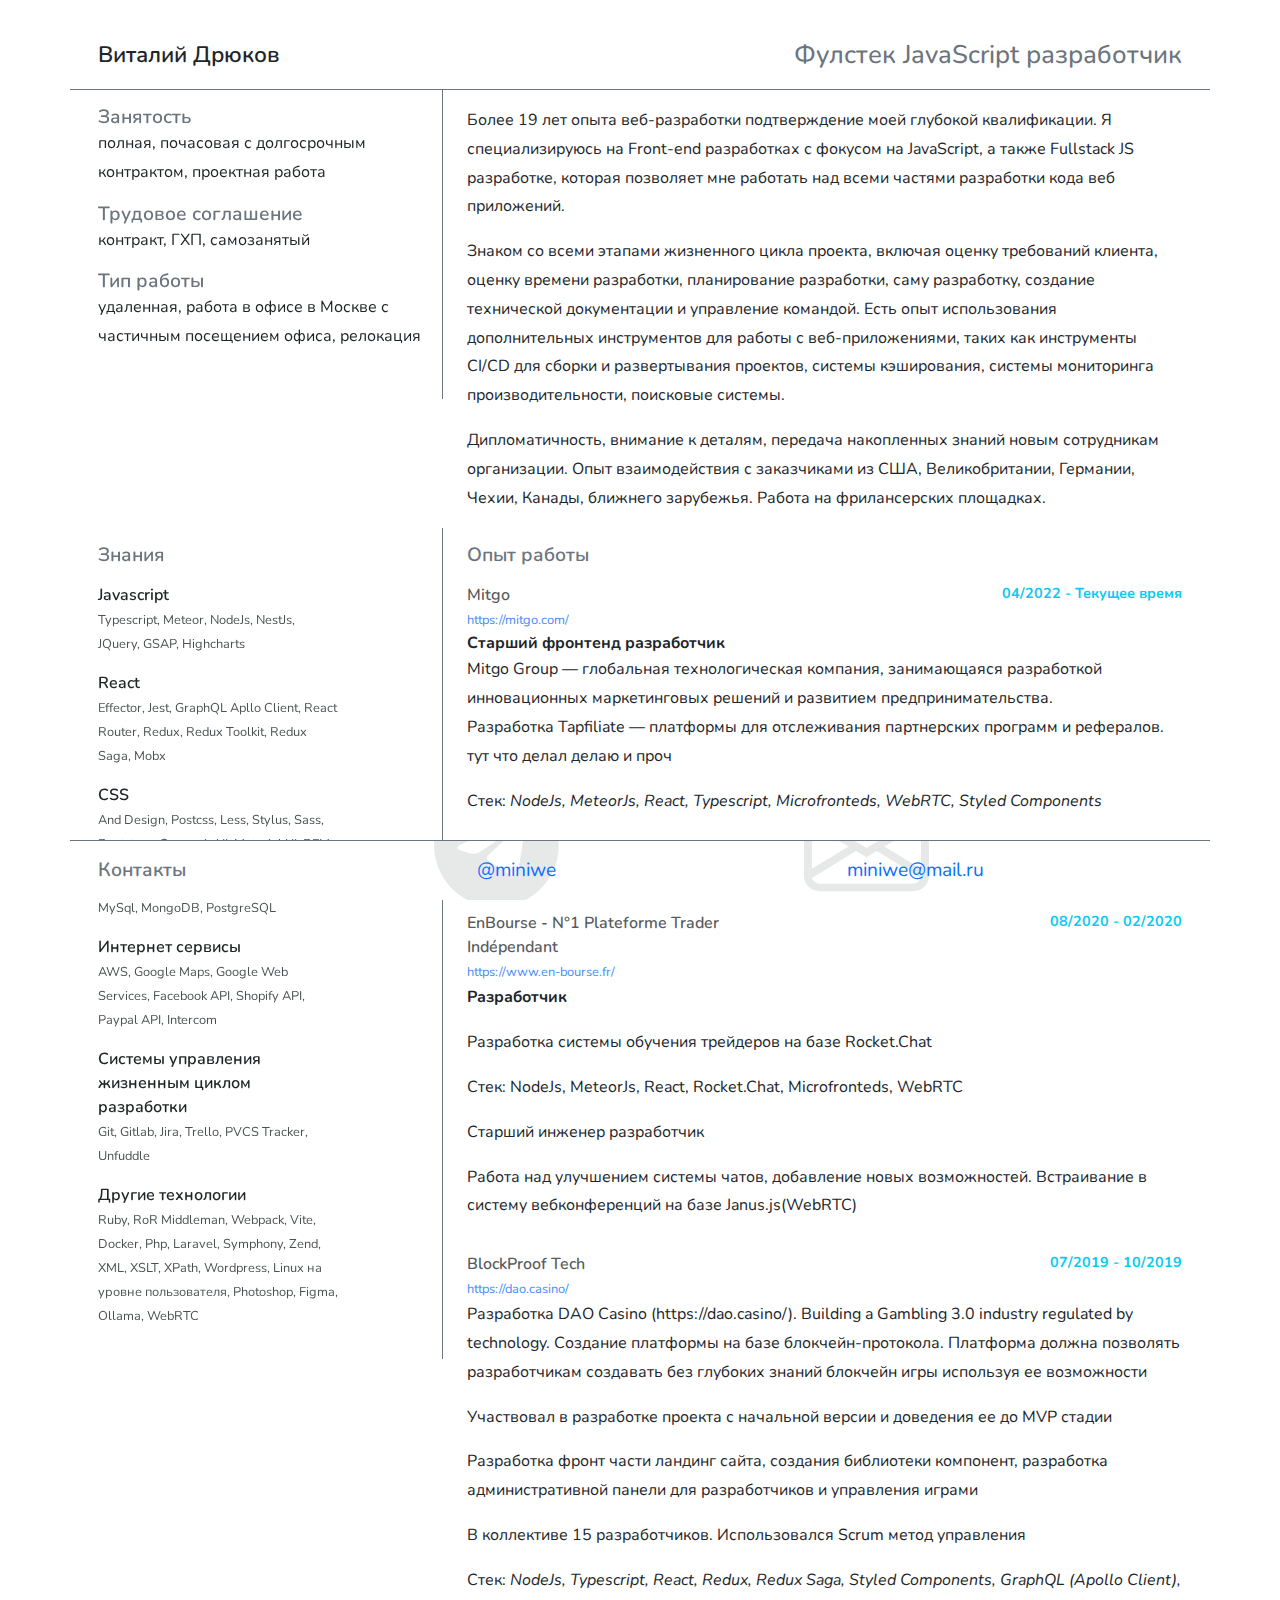
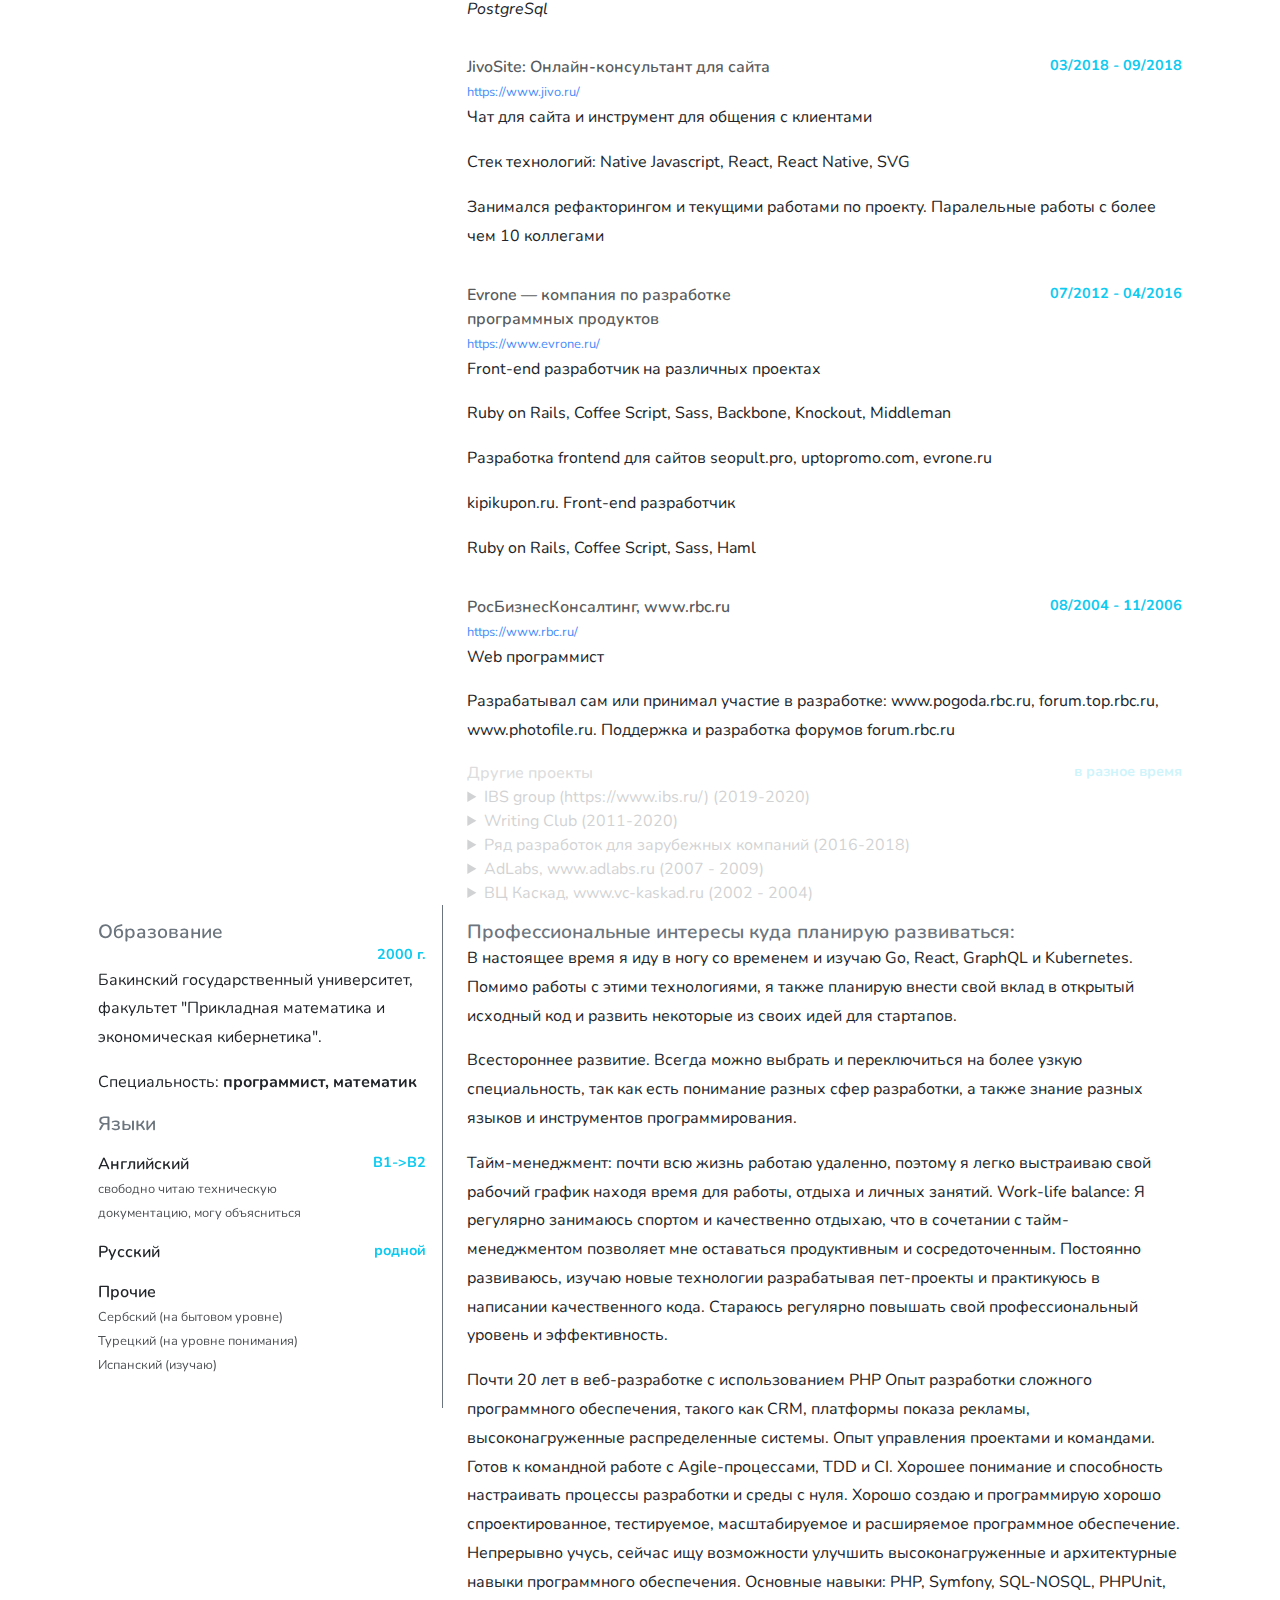
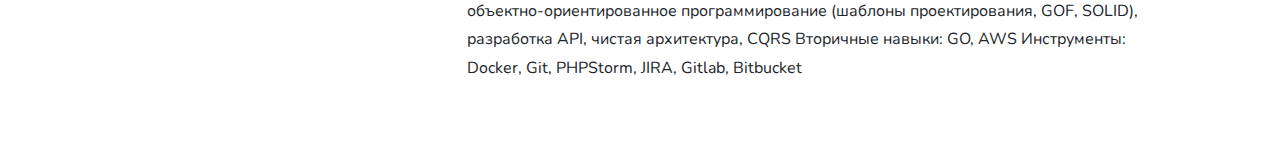
==== commit 440cbd71: "updates" ====
--- a/v2/index.html
+++ b/v2/index.html
@@ -179,8 +179,16 @@
         color: var(--bs-info);
       }
 
-      .shadow {
+      .shadow-exp {
         opacity: 0.2;
+      }
+      .shadow-exp:hover {
+        opacity: 0.8;
+        box-shadow-exp: none !important;
+      }
+      .shadow-exp:active,
+      .shadow-exp:focus {
+        opacity: 1;
       }
 
       p + .row.subtitle2 {
@@ -422,17 +430,6 @@
               </div>
             </div>
 
-            <div class="shadow">
-              <p>02/2020 - 09/2021</p>
-              <p>Фриланс</p>
-              <p
-                >Стек:<em>
-                  NodeJs, MeteorJs, React, Typescript, Microfronteds, WebRTC,
-                  Styled Components
-                </em>
-              </p>
-            </div>
-
             <div class="row subtitle2">
               <div class="col">
                 EnBourse - N°1 Plateforme Trader Indépendant
@@ -462,21 +459,6 @@
               Janus.js(WebRTC)
             </p>
 
-            <div class="shadow">
-              <p>12/2019 - 06/2020</p>
-              <p>IBS group (https://www.ibs.ru/)</p>
-              <p>Разработка системы возврата налогов</p>
-              <p
-                >Стек: NodeJs, React, Redux, Redux Saga, Styled Components,
-                Microfronteds
-              </p>
-              <p>Старший инженер разработчик</p>
-              <p
-                >Большое предприятие с большие количетством вертикальных и
-                горизонтальных связей
-              </p>
-            </div>
-
             <div class="row subtitle2">
               <div class="col">
                 BlockProof Tech
@@ -521,51 +503,6 @@
               </em>
             </p>
 
-            <div class="shadow">
-              <p>01/2019 - 06/2019</p>
-              <p>Writing Club</p>
-              <p
-                >Разработка ряда информационныйх сайтов. Разработка платформы
-                управления контентом
-              </p>
-              <p
-                >Стек технологий: MeteorJs, React, Redux, Redux Thunk, Semantic
-                UI, Google Maps Api, MongoDB
-              </p>
-              <p
-                >Было создано и запущенно 5 сайтов. Разработана основная часть
-                платформы как отдельный пакет - пример кода и одну из
-                промежуточных версий можно изучить тут
-                https://github.com/Miniwe/code_sample/tree/master/mcore
-              </p>
-              <p
-                >Проект целиком создавался мной: архитектура, разработка,
-                наполнение базовой информацией со сторонних ресурсов - был
-                созданы боты для скачивания первоначальных данных. Настройка
-                Nginx, Mongodb Server
-              </p>
-            </div>
-
-            <div class="shadow">
-              <p>07/2018 - 12/2018</p>
-              <p>Maxiru (http://maxiru.com/)</p>
-              <p
-                >Разработка приложения для пассажиров крузных судов. Разработка
-                сайта https://www.virginvoyages.com/
-              </p>
-              <p
-                >Стек технологий: React, React Native, Expo, Redux Saga, Less,
-                Python
-              </p>
-              <p
-                >Проект находится в активной фазе разработки. Работают более 10
-                программистов
-              </p>
-              <p
-                >Разработка экранов приложения была основная задача в проекте</p
-              >
-            </div>
-
             <div class="row subtitle2">
               <div class="col">
                 JivoSite: Онлайн-консультант для сайта
@@ -589,56 +526,6 @@
               Паралельные работы с более чем 10 коллегами
             </p>
 
-            <div class="shadow">
-              <p>01/2018 - 04/2018</p>
-              <p>Meteor Factory (http://meteorfactory.io)</p>
-              <p
-                >Разработака ресурса https://www.iplytics.com/ по поиску
-                патентов</p
-              >
-              <p
-                >Стек технологий: Native Javascript, React, Styled Components,
-                SVG</p
-              >
-              <p
-                >Занимался разработкой внутренних страниц. Международная
-                комманда из более чем 10 разработчиков
-              </p>
-            </div>
-
-            <div class="shadow">
-              <p>05/2017 - 12/2017</p>
-              <p>FollowUp App - An evidence based EMR</p>
-              <p
-                >Разработака приложения для учета и сопровождения пациентов сети
-                клиник в Канаде. Разработка мобильной версии. Проект был доведен
-                до MVP стадии, состоялясь презентация конечным пользователям, но
-                дальше видимо появились проблемы с инвестициями
-              </p>
-              <p
-                >Стек технологий: MeteorJS, React, Less, Uniforms, SimpleSchema,
-                SemanticUI, Docker
-              </p>
-              <p
-                >Ведущий разработчик на проекте. Постановка задач через
-                trello</p
-              >
-            </div>
-            <div class="shadow">
-              <p>05/2016 - 06/2017</p>
-              <p>Net Work Shop It</p>
-              <p>своя фирма - работа по заказам</p>
-              <p
-                >Стек: Meteor, React, SemanticUI, Google Maps Api, Google
-                Translate Api, XSLT
-              </p>
-              <p
-                >Разработка ресурса для HR Skailink и разные фрилансерские
-                работы (верстка, скрипты), Участие в разработке мобильного
-                приложения takefin.com (рефакторинг, работа с камерой, MeteorJs)
-              </p>
-            </div>
-
             <div class="row subtitle2">
               <div class="col">
                 Evrone — компания по разработке программных продуктов
@@ -668,32 +555,6 @@
 
             <p>Ruby on Rails, Coffee Script, Sass, Haml</p>
 
-            <div class="shadow">
-
-              <p>01/2011 - 07/2012</p>
-              <p
-                >Создание сервиса Youopened.com. Разработка интерфейсной части
-                (Backbone, Twitter Bootstrap, HTML5, CSS3, HTML5 Canvas)
-              </p>
-            </div>
-
-            <div class="shadow">
-              <p>09/2009 - 12/2010</p>
-              <p
-                >http://trafica.ru/, разработка интерфейсной части проекта
-                (Zend, Jquery, Raphael)
-              </p>
-              <p>06/2007 - 09/2009</p>
-              <p>AdLabs, www.adlabs.ru</p>
-              <p
-                >Web программист. Разработка программной части сайтов:
-                www.verto.ru , www.nevkusno.ru, www.intalia.ru,
-                www.rusjeweller.ru, www.seneschal.ru, www.liteway.ru,
-                www.bigmash.ru
-              </p>
-              <p>HTML, Javascript, JQuery, Sass</p>
-            </div>
-
             <div class="row subtitle2">
               <div class="col">
                 РосБизнесКонсалтинг, www.rbc.ru
@@ -715,24 +576,98 @@
               www.pogoda.rbc.ru, forum.top.rbc.ru, www.photofile.ru. Поддержка и
               разработка форумов forum.rbc.ru
             </p>
-            <div class="shadow">
-              <p>10/2002 - 04/2004</p>
-              <p>ВЦ Каскад, www.vc-kaskad.ru</p>
-              <p
-                >1C, Web программист Старший инженер-программист (07/2003 -
+            <div class="shadow-exp">
+              <div class="row subtitle2">
+                <div class="col"> Другие проекты </div>
+                <div class="col">
+                  <div class="right-subtitle">в разное время</div>
+                </div>
+              </div>
+
+
+
+              <details>
+                <summary>IBS group (https://www.ibs.ru/) (2019-2020)</summary>
+                Старший инженер разработчик. Разработка системы возврата
+                налогов. Большое предприятие с большим количетством вертикальных
+                и горизонтальных связей<br />
+                Стек:<em>
+                  NodeJs, React, Redux, Redux Saga, Styled Components,
+                  Microfronteds</em
+                >
+              </details>
+
+              <details>
+                <summary>Writing Club (2011-2020)</summary>
+                Разработка ряда информационныйх сайтов. Разработка платформы
+                управления контентом
+                <br />
+                Было создано и запущенно 5 сайтов. Разработана основная часть
+                платформы как отдельный пакет - пример кода и одну из
+                промежуточных версий можно изучить тут
+                https://github.com/Miniwe/code_sample/tree/master/mcore
+                <br />Проект целиком создавался мной: архитектура, разработка,
+                наполнение базовой информацией со сторонних ресурсов - был
+                созданы боты для скачивания первоначальных данных. Настройка
+                Nginx, Mongodb Server
+                <br />
+                Некоторые фрилансерские разработки: petrogazeta.ru, inright.ru,
+                starguard.ru, tar-tass.ru, mosmonitor.ru, azcongress.ru
+                <br />
+                Создание сервиса Youopened.com. Разработка интерфейсной части
+                (Backbone, Twitter Bootstrap, HTML5, CSS3, HTML5 Canvas)
+                <br />
+                http://trafica.ru/, разработка интерфейсной части проекта на
+                Zend, Jquery, Raphael Стек:<em>
+                  MeteorJs, React, Redux, Redux Thunk, Semantic UI, Google Maps
+                  Api, MongoDB</em
+                >
+              </details>
+              <details>
+                <summary
+                  >Ряд разработок для зарубежных компаний (2016-2018)</summary
+                >
+                Разработка ресурса для HR Skailink и разные фрилансерские работы
+                (верстка, скрипты), Участие в разработке мобильного приложения
+                takefin.com (рефакторинг, работа с камерой, MeteorJs)
+                <br />
+                Maxiru (http://maxiru.com/) Разработка приложения для пассажиров
+                крузных Разработка экранов приложения была основная задача в
+                проекте. судов. Разработка сайта https://www.virginvoyages.com/
+                <br />
+                Meteor Factory (http://meteorfactory.io), Разработака ресурса
+                https://www.iplytics.com/ по поиску патентов. Занимался
+                разработкой внутренних страниц. Международная комманда из более
+                чем 10 разработчиков
+                <br />
+                FollowUp App - An evidence based EMR.Разработака приложения для
+                учета и сопровождения пациентов сети клиник в Канаде. Разработка
+                мобильной версии. Проект был доведен до MVP стадии, состоялясь
+                презентация конечным пользователям, но дальше видимо появились
+                проблемы с инвестициями. Ведущий разработчик на проекте.
+                Постановка задач через trello
+                <p
+                  >Стек технологий: Native Javascript, React, Styled
+                  Components,SemanticUI, Docker, JSON Schema SVG</p
+                >
+              </details>
+
+              <details>
+                <summary>AdLabs, www.adlabs.ru (2007 - 2009)</summary>
+                Web программист. Разработка программной части сайтов:
+                www.verto.ru , www.nevkusno.ru, www.intalia.ru,
+                www.rusjeweller.ru, www.seneschal.ru, www.liteway.ru,
+                www.bigmash.ru
+              </details>
+              <details>
+                <summary>ВЦ Каскад, www.vc-kaskad.ru (2002 - 2004)</summary>
+                1C, Web программист Старший инженер-программист (07/2003 -
                 04/2004), Внедрение и написание программ для автоматизации
                 предприятий. Специалист по интернет-технологиям (10/2002 -
                 07/2003), Разработка и поддержка сайта корпорации Каскад
                 www.kaskad.biz. Контроль над соблюдением договоров с фирмами
                 предоставляющими хостинг
-              </p>
-            </div>
-            <div class="shadow">
-              <p>В разное время</p>
-              <p
-                >Некоторые фрилансерские разработки: petrogazeta.ru, inright.ru,
-                starguard.ru, tar-tass.ru, mosmonitor.ru, azcongress.ru
-              </p>
+              </details>
             </div>
           </div>
         </div>
@@ -854,39 +789,3 @@
     </div>
   </body>
 </html>
-<!--
-
-This is a great start to your resume! It provides a comprehensive overview of your skills and experience across various web development domains and software engineering projects.
-
-Here's how I suggest you further optimize it:
-
-Structure & Organization:
-
-Clear Sections: Separate into "Work Experience," "Projects," and maybe "Skills." This makes the resume more scannable and easy to read
-Project Descriptions (Focus on Impact): Each project should have a brief description that highlights your contribution, key technologies used, and measurable results (e.g., Increased traffic by X%, developed new features).
-Details & Emphasis:
-
-Quantify Achievements: Whenever possible, use numbers to quantify your impact ("Improved site conversion rate by 15%," "Built an app with X users"). This adds tangible value and draws more attention from recruiters.
-Technical Skills (Highlight Strongest): Categorize skills into frontend/backend categories like React, Node.js, Ruby on Rails. Prioritize the most relevant for your desired roles. You could also mention specific frameworks you're familiar with (e.g., Angular, Vue).
-Software Engineering: If applicable to the role you are targeting, highlight your experience in software engineering principles and practices such as Agile methodologies or version control systems like Git.
-Formatting Tips:
-
-Modern Template: Choose a clean, modern template that makes it easy for recruiters to view your information quickly (many free templates are available online).
-Use Bullets/Lists: Bullet points make large blocks of text easier to read and digest on the go.
-White Space: Don't overcrowd - use white space liberally to improve readability.
-Additional Considerations:
-
-Cover Letter & Portfolio: Have a strong cover letter ready that summarizes your relevant skills for each application, and an online portfolio or GitHub repository showcasing your work (if applicable).
-Here are some examples of how you could enhance specific sections:
-
-* **Work Experience**: Instead of simply listing job titles, describe the scope of projects. For instance, "Developed responsive websites using React and Node.js for a client in the healthcare industry" rather than just "Front-end Developer".
-
-* **Projects:** In each project description you mention: What was your role? Describe key technologies used, challenges faced and how they were solved, outcomes achieved (measurable results).
-Additional Resources:
-
-Resume Templates: https://www.canva.com/design-ideas/resume-templates
-Online Portfolio Tools: If you have work online, use platforms like GitHub to host your projects and showcase them effectively (especially for software engineering roles).
-I hope this helps! Please let me know if you'd like assistance with tailoring a specific section or would like more feedback. Good luck with your job hunt!
-
-
-  -->
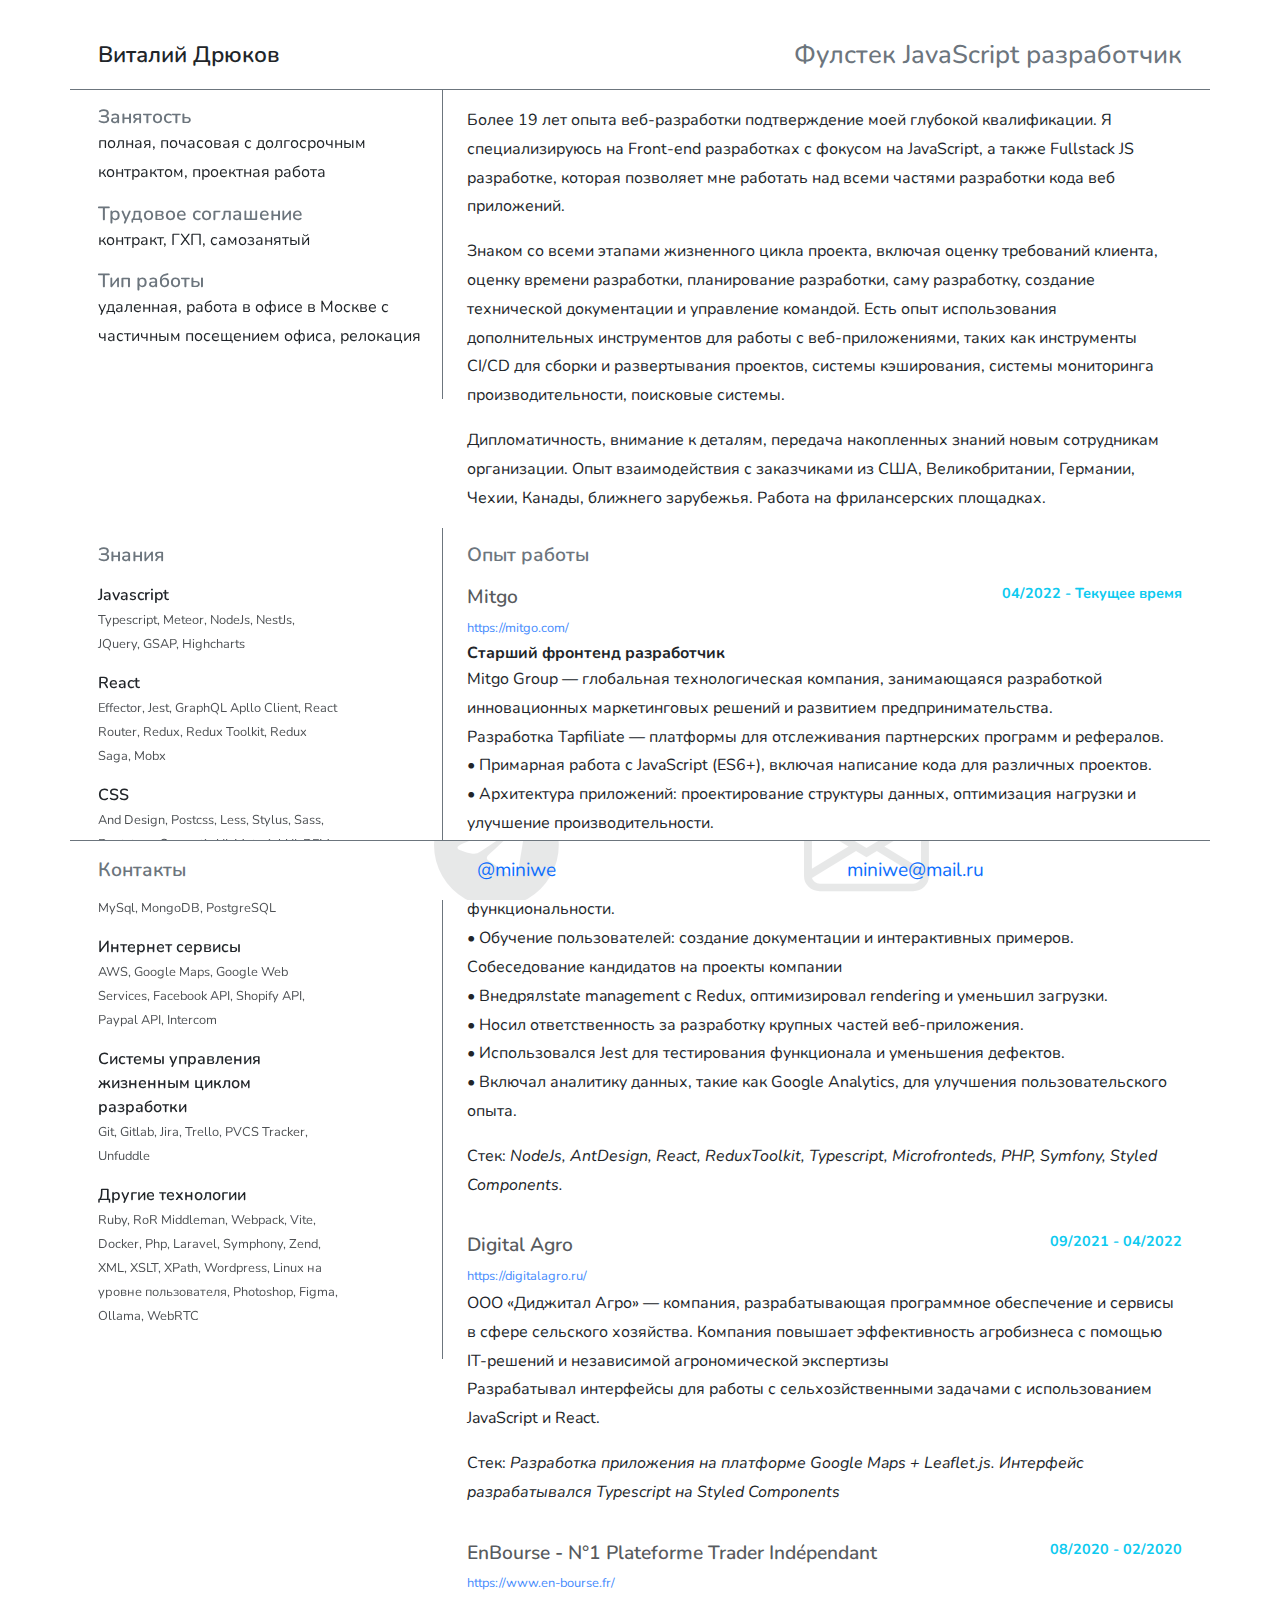
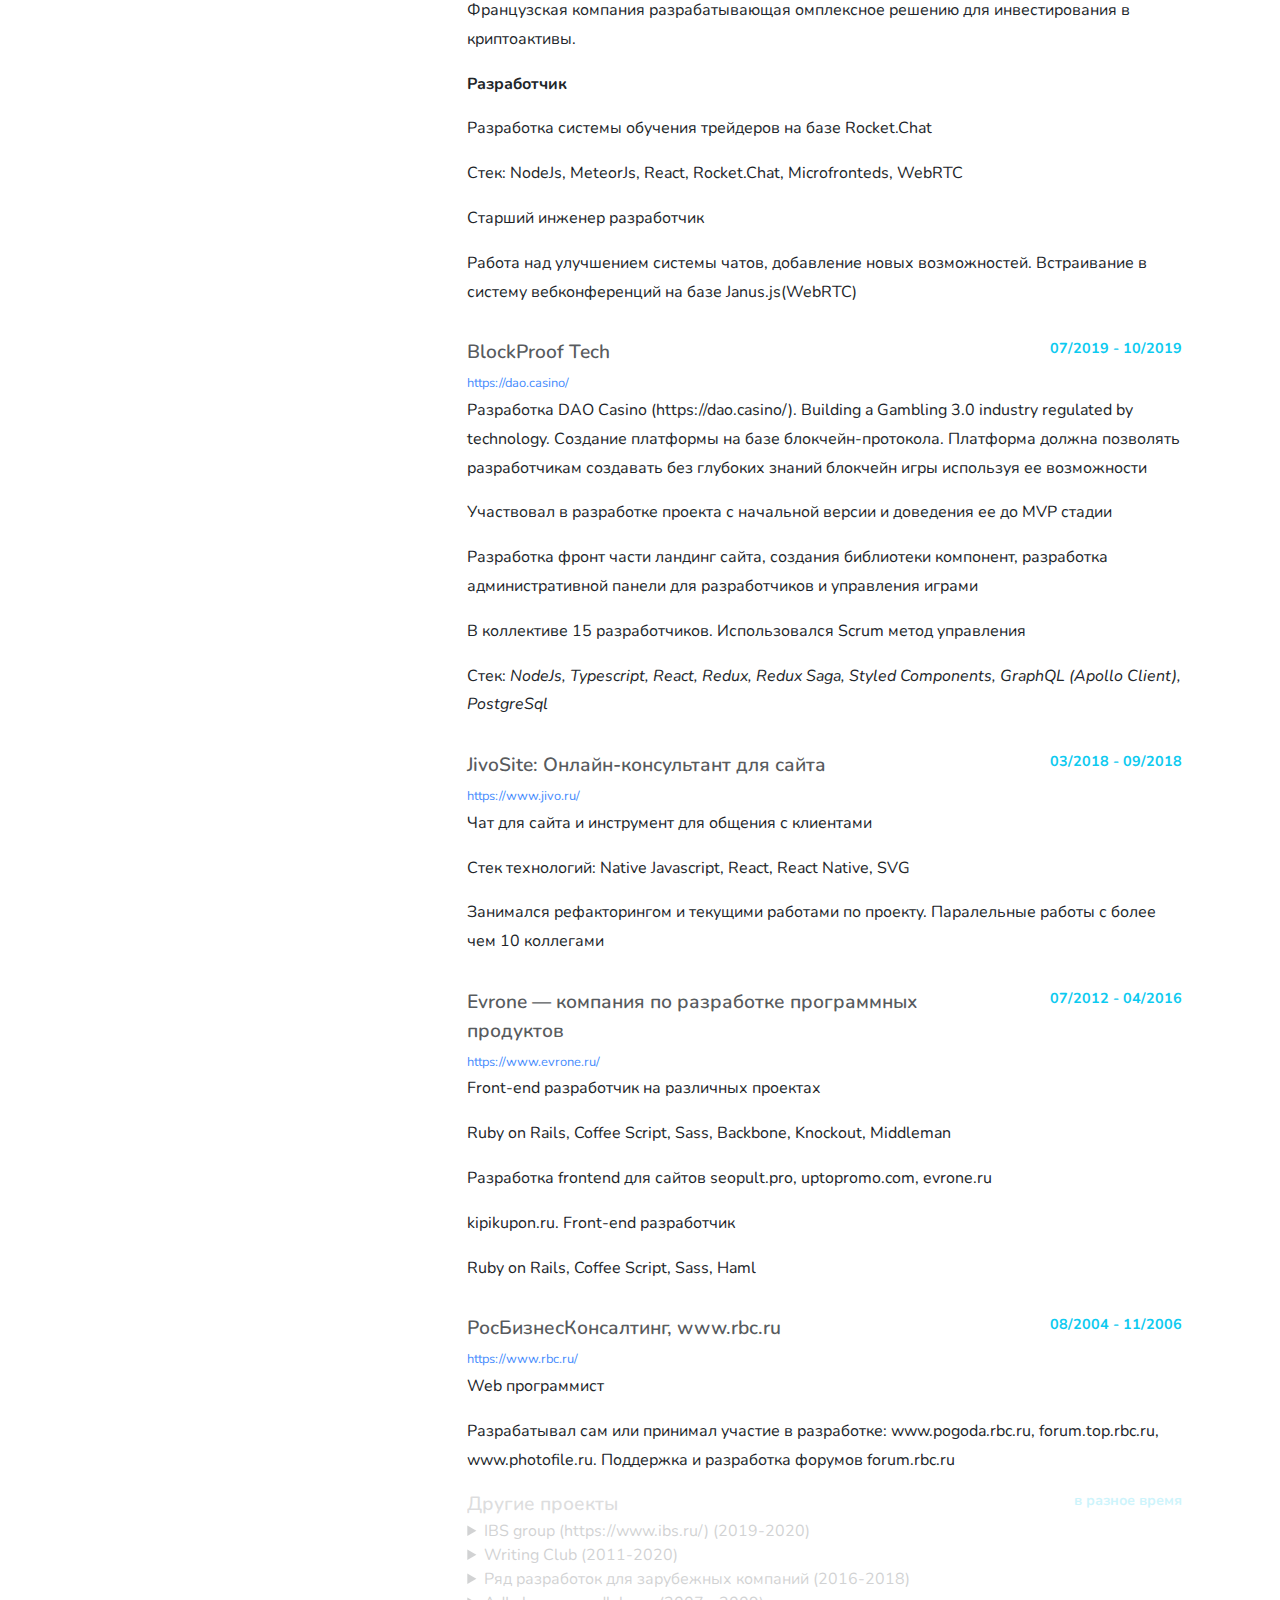
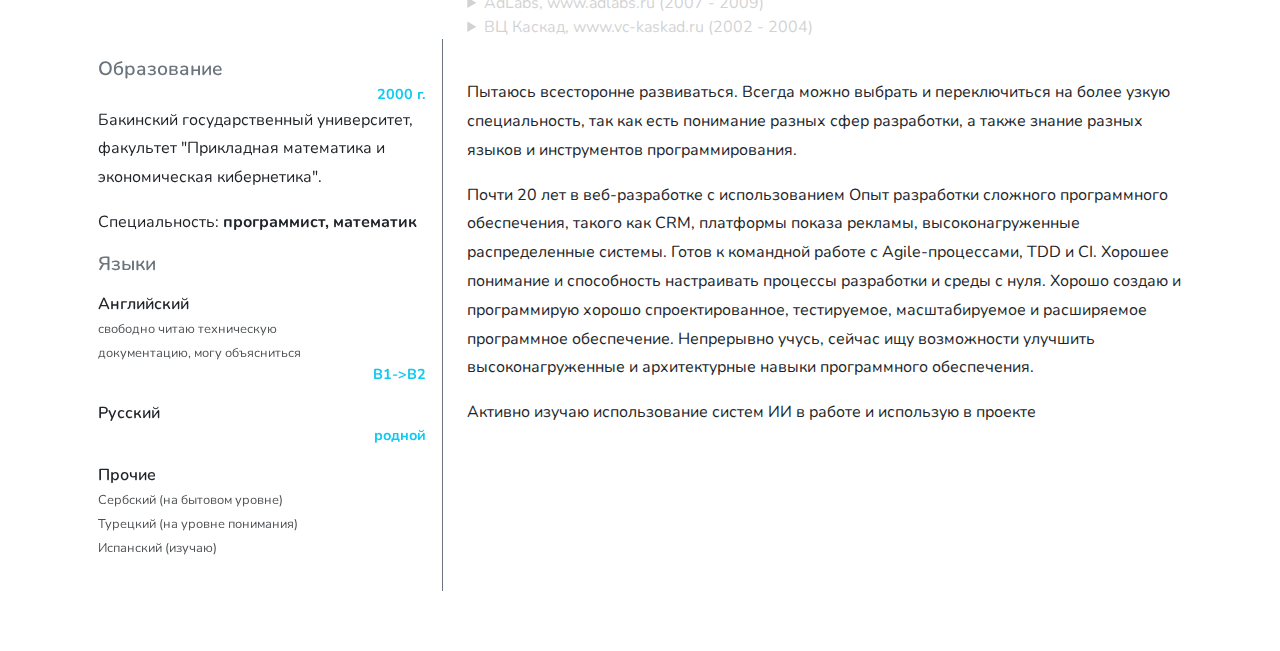
==== commit a72e83c7: "updated" ====
--- a/v2/index.html
+++ b/v2/index.html
@@ -163,6 +163,7 @@
 
       .row.subtitle2 .col {
         color: var(--bs-secondary-color);
+        font-size: 1.2rem;
       }
       .row.subtitle2 a {
         font-size: 0.8rem;
@@ -298,7 +299,7 @@
                     Highcharts</a
                   >
                 </div>
-                <div class="col-3">
+                <div class="col-3-4">
                   <div class="right-subtitle"><!--10/10--></div>
                 </div>
               </div>
@@ -311,7 +312,7 @@
                     Redux Toolkit, Redux Saga, Mobx</a
                   >
                 </div>
-                <div class="col-3">
+                <div class="col-3-4">
                   <div class="right-subtitle"><!--10/10--></div>
                 </div>
               </div>
@@ -324,7 +325,7 @@
                     Semantic UI, Material UI, BEM</a
                   >
                 </div>
-                <div class="col-3">
+                <div class="col-3-4">
                   <div class="right-subtitle"><!--10/10--></div>
                 </div>
               </div>
@@ -334,7 +335,7 @@
                   <br />
                   <a>MySql, MongoDB, PostgreSQL</a>
                 </div>
-                <div class="col-3">
+                <div class="col-3-4">
                   <div class="right-subtitle"><!--10/10--></div>
                 </div>
               </div>
@@ -347,7 +348,7 @@
                     Shopify API, Paypal API, Intercom</a
                   >
                 </div>
-                <div class="col-3">
+                <div class="col-3-4">
                   <div class="right-subtitle"><!--10/10--></div>
                 </div>
               </div>
@@ -357,7 +358,7 @@
                   <br />
                   <a>Git, Gitlab, Jira, Trello, PVCS Tracker, Unfuddle</a>
                 </div>
-                <div class="col-3">
+                <div class="col-3-4">
                   <div class="right-subtitle"><!--10/10--></div>
                 </div>
               </div>
@@ -371,7 +372,7 @@
                     пользователя, Photoshop, Figma, Ollama, WebRTC</a
                   >
                 </div>
-                <div class="col-3">
+                <div class="col-3-4">
                   <div class="right-subtitle"><!--10/10--></div>
                 </div>
               </div>
@@ -391,7 +392,7 @@
                   >https://mitgo.com/</a
                 >
               </div>
-              <div class="col">
+              <div class="col-4">
                 <div class="right-subtitle">04/2022 - Текущее время</div>
               </div>
             </div>
@@ -404,19 +405,36 @@
               Разработка Tapfiliate — платформы для отслеживания партнерских
               программ и рефералов.
               <br />
-              тут что делал делаю и проч
+              • Примарная работа с JavaScript (ES6+), включая написание кода для
+              различных проектов.<br />
+              • Архитектура приложений: проектирование структуры данных,
+              оптимизация нагрузки и улучшение производительности.<br />
+              • Использование инструментов разработчика: VS Code, Postman,
+              Swagger.<br />
+              • Тестирование кода с использованием Jest, и других фреймворков
+              для проверки функциональности.<br />
+              • Обучение пользователей: создание документации и интерактивных
+              примеров. Собеседование кандидатов на проекты компании<br />
+              • Внедрялstate management с Redux, оптимизировал rendering и
+              уменьшил загрузки.<br />
+              • Носил ответственность за разработку крупных частей
+              веб-приложения.<br />
+              • Использовался Jest для тестирования функционала и уменьшения
+              дефектов.<br />
+              • Включал аналитику данных, такие как Google Analytics, для
+              улучшения пользовательского опыта.
             </p>
             <p>
               Стек:
               <em>
-                NodeJs, MeteorJs, React, Typescript, Microfronteds, WebRTC,
-                Styled Components
+                NodeJs, AntDesign, React, ReduxToolkit, Typescript,
+                Microfronteds, PHP, Symfony, Styled Components.
               </em>
             </p>
 
             <div class="row subtitle2">
               <div class="col">
-                Подразделение Уралхима Digital Agro
+                Digital Agro
                 <br />
                 <a
                   href="https://digitalagro.ru/"
@@ -425,10 +443,26 @@
                   >https://digitalagro.ru/</a
                 >
               </div>
-              <div class="col">
+              <div class="col-4">
                 <div class="right-subtitle">09/2021 - 04/2022</div>
               </div>
             </div>
+            <p>
+              ООО «Диджитал Агро» — компания, разрабатывающая программное
+              обеспечение и сервисы в сфере сельского хозяйства. Компания
+              повышает эффективность агробизнеса с помощью IT-решений и
+              независимой агрономической экспертизы
+              <br />
+              Разрабатывал интерфейсы для работы с сельхозйственными задачами с
+              использованием JavaScript и React.
+            </p>
+            <p>
+              Стек:
+              <em>
+                Разработка приложения на платформе Google Maps + Leaflet.js.
+                Интерфейс разрабатывался Typescript на Styled Components
+              </em>
+            </p>
 
             <div class="row subtitle2">
               <div class="col">
@@ -441,10 +475,15 @@
                   >https://www.en-bourse.fr/</a
                 >
               </div>
-              <div class="col">
+              <div class="col-4">
                 <div class="right-subtitle">08/2020 - 02/2020</div>
               </div>
             </div>
+            <p
+              >Французская компания разрабатывающая омплексное решению для
+              инвестирования в криптоактивы.</p
+            >
+
             <p><strong>Разработчик</strong></p>
 
             <p>Разработка системы обучения трейдеров на базе Rocket.Chat</p>
@@ -470,7 +509,7 @@
                   >https://dao.casino/</a
                 >
               </div>
-              <div class="col">
+              <div class="col-4">
                 <div class="right-subtitle">07/2019 - 10/2019</div>
               </div>
             </div>
@@ -514,7 +553,7 @@
                   >https://www.jivo.ru/</a
                 >
               </div>
-              <div class="col">
+              <div class="col-4">
                 <div class="right-subtitle">03/2018 - 09/2018</div>
               </div>
             </div>
@@ -537,7 +576,7 @@
                   >https://www.evrone.ru/</a
                 >
               </div>
-              <div class="col">
+              <div class="col-4">
                 <div class="right-subtitle">07/2012 - 04/2016</div>
               </div>
             </div>
@@ -566,7 +605,7 @@
                   >https://www.rbc.ru/</a
                 >
               </div>
-              <div class="col">
+              <div class="col-4">
                 <div class="right-subtitle">08/2004 - 11/2006</div>
               </div>
             </div>
@@ -579,12 +618,10 @@
             <div class="shadow-exp">
               <div class="row subtitle2">
                 <div class="col"> Другие проекты </div>
-                <div class="col">
+                <div class="col-4">
                   <div class="right-subtitle">в разное время</div>
                 </div>
               </div>
-
-
 
               <details>
                 <summary>IBS group (https://www.ibs.ru/) (2019-2020)</summary>
@@ -674,7 +711,7 @@
         <div class="row">
           <div class="col-5 col-md-4">
             <div class="sticky">
-              <h3 class="title3">Образование</h3>
+              <h-43 class="title3">Образование</h-43>
               <div class="right-subtitle">2000 г.</div>
               <p
                 >Бакинский государственный университет, факультет "Прикладная
@@ -691,13 +728,13 @@
                     объясниться</a
                   >
                 </div>
-                <div class="col-3">
+                <div class="col-3-4">
                   <div class="right-subtitle">B1->B2</div>
                 </div>
               </div>
               <div class="row subtitle2">
                 <div class="col-9"> Русский </div>
-                <div class="col-3">
+                <div class="col-3-4">
                   <div class="right-subtitle">родной</div>
                 </div>
               </div>
@@ -711,54 +748,34 @@
                     Испанский (изучаю)
                   </a>
                 </div>
-                <div class="col-3">
+                <div class="col-3-4">
                   <div class="right-subtitle"></div>
                 </div>
               </div>
             </div>
           </div>
           <div class="col-7 col-md-8">
-            <h3 class="title3"
-              >Профессиональные интересы куда планирую развиваться:</h3
-            >
-
+            <h3 class="title3">&nbsp;</h3>
             <p>
-              В настоящее время я иду в ногу со временем и изучаю Go, React,
-              GraphQL и Kubernetes. Помимо работы с этими технологиями, я также
-              планирую внести свой вклад в открытый исходный код и развить
-              некоторые из своих идей для стартапов.
+              Пытаюсь всесторонне развиваться. Всегда можно выбрать и
+              переключиться на более узкую специальность, так как есть понимание
+              разных сфер разработки, а также знание разных языков и
+              инструментов программирования.
             </p>
             <p>
-              Всестороннее развитие. Всегда можно выбрать и переключиться на
-              более узкую специальность, так как есть понимание разных сфер
-              разработки, а также знание разных языков и инструментов
-              программирования.</p
-            >
+              Почти 20 лет в веб-разработке с использованием Опыт разработки
+              сложного программного обеспечения, такого как CRM, платформы
+              показа рекламы, высоконагруженные распределенные системы. Готов к
+              командной работе с Agile-процессами, TDD и CI. Хорошее понимание и
+              способность настраивать процессы разработки и среды с нуля. Хорошо
+              создаю и программирую хорошо спроектированное, тестируемое,
+              масштабируемое и расширяемое программное обеспечение. Непрерывно
+              учусь, сейчас ищу возможности улучшить высоконагруженные и
+              архитектурные навыки программного обеспечения.
+            </p>
             <p>
-              Тайм-менеджмент: почти всю жизнь работаю удаленно, поэтому я легко
-              выстраиваю свой рабочий график находя время для работы, отдыха и
-              личных занятий. Work-life balance: Я регулярно занимаюсь спортом и
-              качественно отдыхаю, что в сочетании с тайм-менеджментом позволяет
-              мне оставаться продуктивным и сосредоточенным. Постоянно
-              развиваюсь, изучаю новые технологии разрабатывая пет-проекты и
-              практикуюсь в написании качественного кода. Стараюсь регулярно
-              повышать свой профессиональный уровень и эффективность.
-            </p>
-            <p>
-              Почти 20 лет в веб-разработке с использованием PHP Опыт разработки
-              сложного программного обеспечения, такого как CRM, платформы
-              показа рекламы, высоконагруженные распределенные системы. Опыт
-              управления проектами и командами. Готов к командной работе с
-              Agile-процессами, TDD и CI. Хорошее понимание и способность
-              настраивать процессы разработки и среды с нуля. Хорошо создаю и
-              программирую хорошо спроектированное, тестируемое, масштабируемое
-              и расширяемое программное обеспечение. Непрерывно учусь, сейчас
-              ищу возможности улучшить высоконагруженные и архитектурные навыки
-              программного обеспечения. Основные навыки: PHP, Symfony,
-              SQL-NOSQL, PHPUnit, объектно-ориентированное программирование
-              (шаблоны проектирования, GOF, SOLID), разработка API, чистая
-              архитектура, CQRS Вторичные навыки: GO, AWS Инструменты: Docker,
-              Git, PHPStorm, JIRA, Gitlab, Bitbucket
+              Активно изучаю использование систем ИИ в работе и использую в
+              проекте
             </p>
           </div>
         </div>
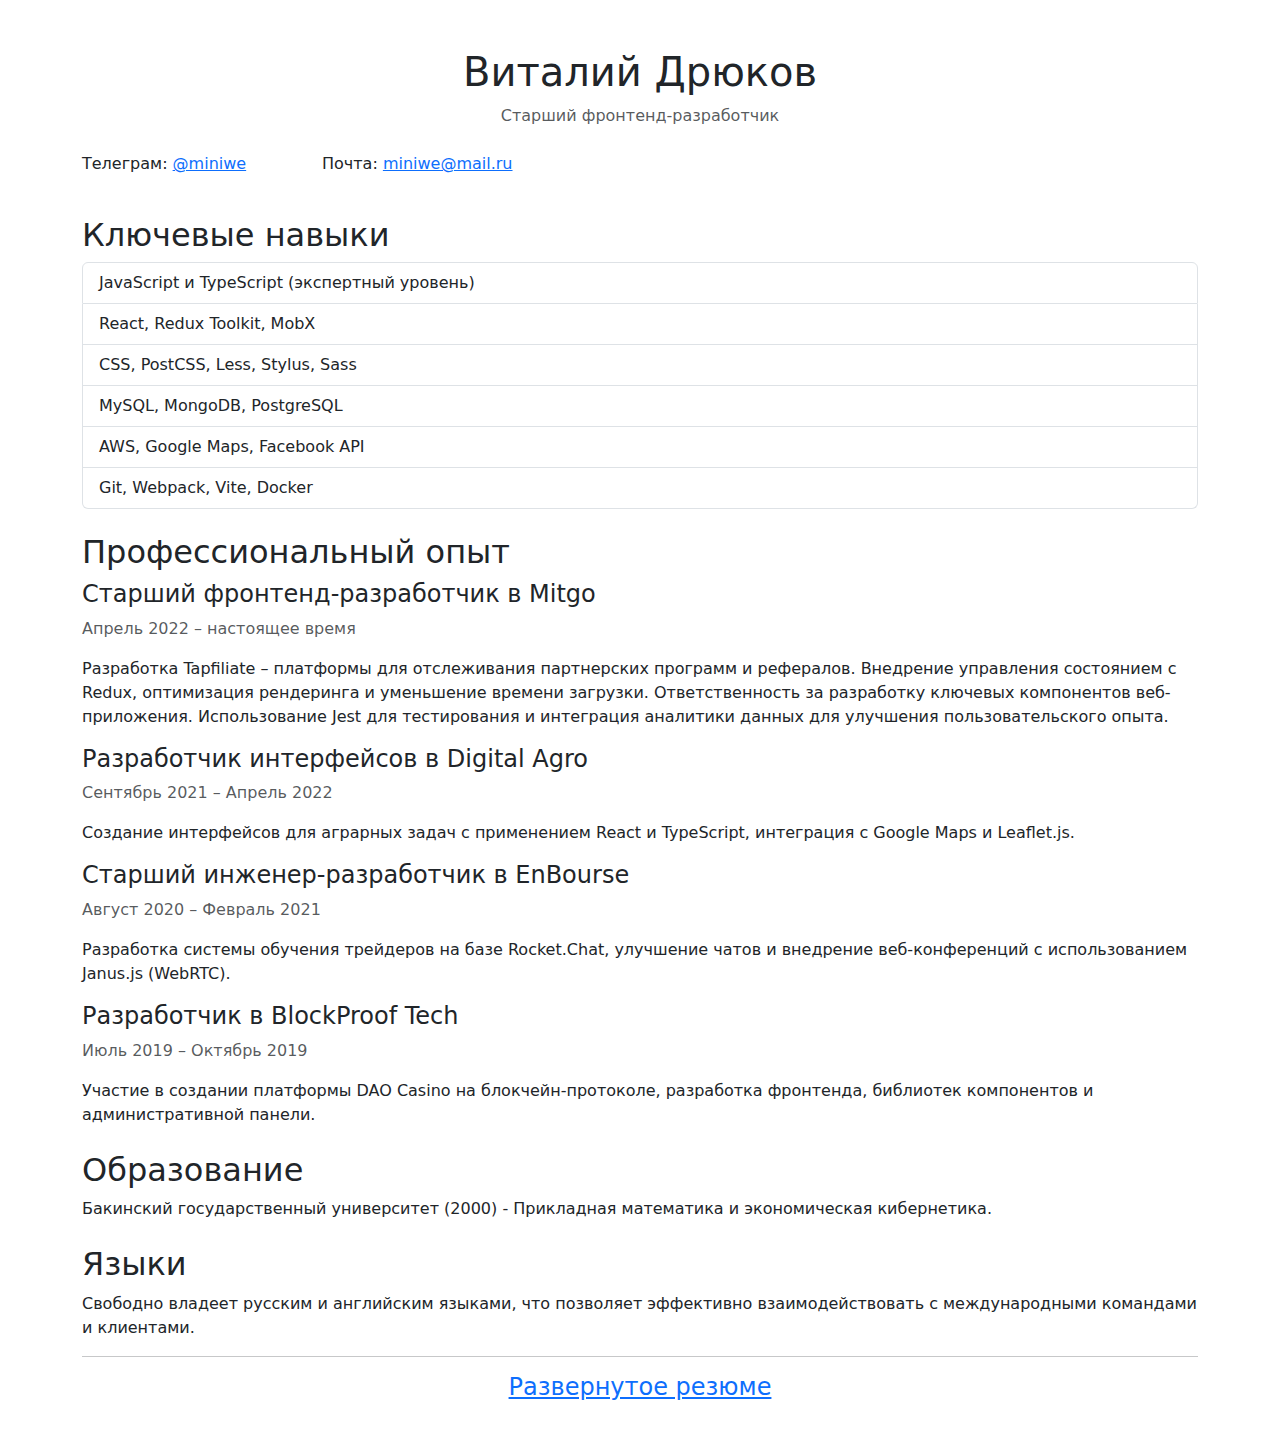
==== commit 28236707: "resume resume" ====
--- a/v2/index.html
+++ b/v2/index.html
@@ -1,808 +1,125 @@
 <!DOCTYPE html>
-<html lang="ru" data-bs-theme="light">
+<html lang="ru">
   <head>
     <meta charset="UTF-8" />
     <meta name="viewport" content="width=device-width, initial-scale=1.0" />
-    <title>Фулстек JavaScript разработчик</title>
-    <link rel="preconnect" href="https://fonts.googleapis.com" />
-    <link rel="preconnect" href="https://fonts.gstatic.com" crossorigin />
+    <title>Резюме - Виталий Дрюков</title>
     <link
-      href="https://fonts.googleapis.com/css2?family=Nunito:ital,wght@0,200..1000;1,200..1000&display=swap"
+      href="https://cdn.jsdelivr.net/npm/bootstrap@5.3.0/dist/css/bootstrap.min.css"
       rel="stylesheet"
     />
-
-    <link
-      rel="stylesheet"
-      href="https://cdn.jsdelivr.net/npm/bootstrap@5.3.3/dist/css/bootstrap.min.css"
-      type="text/css"
-    />
-
-    <link
-      rel="stylesheet"
-      href="https://cdn.jsdelivr.net/npm/bootstrap-icons@1.3.0/font/bootstrap-icons.css"
-    />
-    <style type="text/css">
-      * {
-        font-size: 16px;
-        font-family: Nunito, -apple-system, BlinkMacSystemFont, Segoe UI,
-          Noto Sans, Helvetica, Arial, sans-serif, Apple Color Emoji,
-          Segoe UI Emoji;
-        color: var(--bs-body-color);
-      }
-
-      body {
-        background-color: var(--bs-body-bg);
-      }
-
-      p {
-        line-height: 1.8;
-        word-break: break-word;
-        display: block;
-        font-size: 1rem;
-        margin-block-end: 1rem;
-        margin-block-start: 0px;
-        margin-bottom: 1rem;
-      }
-
-      header.row {
-        position: sticky;
-        top: 0;
-        background-color: var(--bs-body-bg);
-        padding: 1rem;
-        padding-top: 2rem;
-        min-height: 90px;
-        z-index: 10;
-        overflow: hidden;
-        border-bottom: 1px solid var(--bs-secondary);
-        * {
-          line-height: 2rem;
-          margin: 0;
-        }
-      }
-      footer.row {
-        position: sticky;
-        bottom: 0;
-        background-color: var(--bs-body-bg);
-        padding: 1rem;
-        z-index: 10;
-        border-top: 1px solid var(--bs-secondary);
-        overflow: hidden;
-        * {
-          line-height: 1.4;
-          text-decoration: none;
-          font-size: 1.2rem;
-        }
-
-        a {
-          white-space: nowrap;
-        }
-      }
-
-      @media screen and (max-width: 426px) {
-        * {
-          font-size: 14px;
-        }
-        footer.row {
-          * {
-            font-size: 1rem;
-          }
-        }
-      }
-
-      @media print {
-        * {
-          font-size: 14px;
-        }
-        p {
-          line-height: 1.5;
-        }
-        footer.row {
-          position: static;
-        }
-
-        footer.row i {
-          position: static;
-          transform: unset;
-        }
-      }
-
-      .sticky {
-        position: sticky;
-        top: 90px;
-        padding-top: 1rem;
-        padding-right: 1rem;
-        border-right: 1px solid var(--bs-secondary);
-        padding-bottom: 2rem;
-        z-index: 9;
-      }
-
-      main {
-        padding: 0 1rem;
-      }
-
-      main .row .col-7,
-      main .row .col-md-8 {
-        padding-top: 1rem;
-      }
-
-      .title1 {
-        color: var(--bs-text);
-        display: block;
-        font-size: 1.4rem;
-        font-weight: 600;
-      }
-
-      .subtitle1 {
-        color: var(--bs-secondary);
-        font-size: 1.6rem;
-      }
-
-      .title3 {
-        color: var(--bs-secondary);
-        font-size: 1.2rem;
-        font-weight: 600;
-        margin-bottom: 0rem;
-        overflow-wrap: break-word;
-      }
-
-      .title3 + p {
-        margin-top: 0rem;
-      }
-
-      i {
-        position: absolute;
-        z-index: -1;
-        transform: scale(6.5) translate(3px, -2px);
-        opacity: 0.1;
-      }
-
-      .row.subtitle2 {
-        font-weight: 600;
-        margin-top: 1rem;
-      }
-
-      .row.subtitle2 .col {
-        color: var(--bs-secondary-color);
-        font-size: 1.2rem;
-      }
-      .row.subtitle2 a {
-        font-size: 0.8rem;
-        opacity: 0.8;
-        font-weight: normal;
-        text-decoration: none;
-      }
-
-      .right-subtitle {
-        text-align: right;
-        font-size: 0.9rem;
-
-        font-weight: 700;
-        color: var(--bs-info);
-      }
-
-      .shadow-exp {
-        opacity: 0.2;
-      }
-      .shadow-exp:hover {
-        opacity: 0.8;
-        box-shadow-exp: none !important;
-      }
-      .shadow-exp:active,
-      .shadow-exp:focus {
-        opacity: 1;
-      }
-
-      p + .row.subtitle2 {
-        margin-top: 2rem;
-      }
-    </style>
-    <script>
-      window.addEventListener('load', () => {
-        'use strict';
-
-        const getStoredTheme = () => localStorage.getItem('theme');
-        const setStoredTheme = (theme) => localStorage.setItem('theme', theme);
-
-        const getPreferredTheme = () => {
-          const storedTheme = getStoredTheme();
-          if (storedTheme) {
-            return storedTheme;
-          }
-
-          return window.matchMedia('(prefers-color-scheme: dark)').matches
-            ? 'dark'
-            : 'light';
-        };
-
-        const setTheme = (theme) => {
-          if (theme === 'auto') {
-            document.documentElement.setAttribute(
-              'data-bs-theme',
-              window.matchMedia('(prefers-color-scheme: dark)').matches
-                ? 'dark'
-                : 'light',
-            );
-          } else {
-            document.documentElement.setAttribute('data-bs-theme', theme);
-          }
-        };
-
-        setTheme(getPreferredTheme());
-      });
-    </script>
   </head>
   <body>
-    <div class="container">
-      <header class="row align-items-center">
-        <div data-plugin="bs-darkmode-toggle"></div>
-
-        <h2 class="title1 col-4"> Виталий Дрюков </h2>
-        <h1 class="subtitle1 col-8 text-end">
-          Фулстек JavaScript разработчик
-        </h1>
+    <div class="container mt-5">
+      <header class="text-center mb-4">
+        <h1>Виталий Дрюков</h1>
+        <p class="text-muted">Старший фронтенд-разработчик</p>
       </header>
 
-      <main>
-        <div class="row">
-          <div class="col-5 col-md-4">
-            <div class="sticky">
-              <h3 class="title3">Занятость</h3>
-              <p
-                >полная, почасовая с долгосрочным контрактом, проектная
-                работа</p
-              >
-              <h3 class="title3">Трудовое соглашение</h3>
-              <p>контракт, ГХП, самозанятый</p>
-              <h3 class="title3">Тип работы</h3>
-              <p
-                >удаленная, работа в офисе в Москве с частичным посещением
-                офиса, релокация</p
-              >
-            </div>
-          </div>
-          <div class="col-7 col-md-8">
-            <p>
-              Более 19 лет опыта веб-разработки подтверждение моей глубокой
-              квалификации. Я специализируюсь на Front-end разработках с фокусом
-              на JavaScript, а также Fullstack JS разработке, которая позволяет
-              мне работать над всеми частями разработки кода веб приложений.
-            </p>
-            <p>
-              Знаком со всеми этапами жизненного цикла проекта, включая оценку
-              требований клиента, оценку времени разработки, планирование
-              разработки, саму разработку, создание технической документации и
-              управление командой. Есть опыт использования дополнительных
-              инструментов для работы с веб-приложениями, таких как инструменты
-              CI/CD для сборки и развертывания проектов, системы кэширования,
-              системы мониторинга производительности, поисковые системы.
-            </p>
-
-            <p>
-              Дипломатичность, внимание к деталям, передача накопленных знаний
-              новым сотрудникам организации. Опыт взаимодействия с заказчиками
-              из США, Великобритании, Германии, Чехии, Канады, ближнего
-              зарубежья. Работа на фрилансерских площадках.
-            </p>
-          </div>
-        </div>
-
-        <div class="row">
-          <div class="col-5 col-md-4">
-            <div class="sticky">
-              <h3 class="title3">Знания</h3>
-              <div class="row subtitle2">
-                <div class="col-9">
-                  Javascript
-                  <br />
-                  <a
-                    >Typescript, Meteor, NodeJs, NestJs, JQuery, GSAP,
-                    Highcharts</a
-                  >
-                </div>
-                <div class="col-3-4">
-                  <div class="right-subtitle"><!--10/10--></div>
-                </div>
-              </div>
-              <div class="row subtitle2">
-                <div class="col-9">
-                  React
-                  <br />
-                  <a
-                    >Effector, Jest, GraphQL Apllo Client, React Router, Redux,
-                    Redux Toolkit, Redux Saga, Mobx</a
-                  >
-                </div>
-                <div class="col-3-4">
-                  <div class="right-subtitle"><!--10/10--></div>
-                </div>
-              </div>
-              <div class="row subtitle2">
-                <div class="col-9">
-                  CSS
-                  <br />
-                  <a
-                    >And Design, Postcss, Less, Stylus, Sass, Bootstrap,
-                    Semantic UI, Material UI, BEM</a
-                  >
-                </div>
-                <div class="col-3-4">
-                  <div class="right-subtitle"><!--10/10--></div>
-                </div>
-              </div>
-              <div class="row subtitle2">
-                <div class="col-9">
-                  СУБД
-                  <br />
-                  <a>MySql, MongoDB, PostgreSQL</a>
-                </div>
-                <div class="col-3-4">
-                  <div class="right-subtitle"><!--10/10--></div>
-                </div>
-              </div>
-              <div class="row subtitle2">
-                <div class="col-9">
-                  Интернет сервисы
-                  <br />
-                  <a
-                    >AWS, Google Maps, Google Web Services, Facebook API,
-                    Shopify API, Paypal API, Intercom</a
-                  >
-                </div>
-                <div class="col-3-4">
-                  <div class="right-subtitle"><!--10/10--></div>
-                </div>
-              </div>
-              <div class="row subtitle2">
-                <div class="col-9">
-                  Системы управления жизненным циклом разработки
-                  <br />
-                  <a>Git, Gitlab, Jira, Trello, PVCS Tracker, Unfuddle</a>
-                </div>
-                <div class="col-3-4">
-                  <div class="right-subtitle"><!--10/10--></div>
-                </div>
-              </div>
-              <div class="row subtitle2">
-                <div class="col-9">
-                  Другие технологии
-                  <br />
-                  <a
-                    >Ruby, RoR Middleman, Webpack, Vite, Docker, Php, Laravel,
-                    Symphony, Zend, XML, XSLT, XPath, Wordpress, Linux на уровне
-                    пользователя, Photoshop, Figma, Ollama, WebRTC</a
-                  >
-                </div>
-                <div class="col-3-4">
-                  <div class="right-subtitle"><!--10/10--></div>
-                </div>
-              </div>
-            </div>
-          </div>
-          <div class="col-7 col-md-8">
-            <h3 class="title3">Опыт работы </h3>
-
-            <div class="row subtitle2">
-              <div class="col">
-                Mitgo
-                <br />
-                <a
-                  href="https://mitgo.com/"
-                  target="_blank"
-                  rel="noopener noreferrer"
-                  >https://mitgo.com/</a
-                >
-              </div>
-              <div class="col-4">
-                <div class="right-subtitle">04/2022 - Текущее время</div>
-              </div>
-            </div>
-            <strong>Старший фронтенд разработчик</strong>
-            <p
-              >Mitgo Group — глобальная технологическая компания, занимающаяся
-              разработкой инновационных маркетинговых решений и развитием
-              предпринимательства.
-              <br />
-              Разработка Tapfiliate — платформы для отслеживания партнерских
-              программ и рефералов.
-              <br />
-              • Примарная работа с JavaScript (ES6+), включая написание кода для
-              различных проектов.<br />
-              • Архитектура приложений: проектирование структуры данных,
-              оптимизация нагрузки и улучшение производительности.<br />
-              • Использование инструментов разработчика: VS Code, Postman,
-              Swagger.<br />
-              • Тестирование кода с использованием Jest, и других фреймворков
-              для проверки функциональности.<br />
-              • Обучение пользователей: создание документации и интерактивных
-              примеров. Собеседование кандидатов на проекты компании<br />
-              • Внедрялstate management с Redux, оптимизировал rendering и
-              уменьшил загрузки.<br />
-              • Носил ответственность за разработку крупных частей
-              веб-приложения.<br />
-              • Использовался Jest для тестирования функционала и уменьшения
-              дефектов.<br />
-              • Включал аналитику данных, такие как Google Analytics, для
-              улучшения пользовательского опыта.
-            </p>
-            <p>
-              Стек:
-              <em>
-                NodeJs, AntDesign, React, ReduxToolkit, Typescript,
-                Microfronteds, PHP, Symfony, Styled Components.
-              </em>
-            </p>
-
-            <div class="row subtitle2">
-              <div class="col">
-                Digital Agro
-                <br />
-                <a
-                  href="https://digitalagro.ru/"
-                  target="_blank"
-                  rel="noopener noreferrer"
-                  >https://digitalagro.ru/</a
-                >
-              </div>
-              <div class="col-4">
-                <div class="right-subtitle">09/2021 - 04/2022</div>
-              </div>
-            </div>
-            <p>
-              ООО «Диджитал Агро» — компания, разрабатывающая программное
-              обеспечение и сервисы в сфере сельского хозяйства. Компания
-              повышает эффективность агробизнеса с помощью IT-решений и
-              независимой агрономической экспертизы
-              <br />
-              Разрабатывал интерфейсы для работы с сельхозйственными задачами с
-              использованием JavaScript и React.
-            </p>
-            <p>
-              Стек:
-              <em>
-                Разработка приложения на платформе Google Maps + Leaflet.js.
-                Интерфейс разрабатывался Typescript на Styled Components
-              </em>
-            </p>
-
-            <div class="row subtitle2">
-              <div class="col">
-                EnBourse - N°1 Plateforme Trader Indépendant
-                <br />
-                <a
-                  href="https://www.en-bourse.fr/"
-                  target="_blank"
-                  rel="noopener noreferrer"
-                  >https://www.en-bourse.fr/</a
-                >
-              </div>
-              <div class="col-4">
-                <div class="right-subtitle">08/2020 - 02/2020</div>
-              </div>
-            </div>
-            <p
-              >Французская компания разрабатывающая омплексное решению для
-              инвестирования в криптоактивы.</p
-            >
-
-            <p><strong>Разработчик</strong></p>
-
-            <p>Разработка системы обучения трейдеров на базе Rocket.Chat</p>
-            <p
-              >Стек: NodeJs, MeteorJs, React, Rocket.Chat, Microfronteds,
-              WebRTC</p
-            >
-            <p>Старший инженер разработчик</p>
-            <p
-              >Работа над улучшением системы чатов, добавление новых
-              возможностей. Встраивание в систему вебконференций на базе
-              Janus.js(WebRTC)
-            </p>
-
-            <div class="row subtitle2">
-              <div class="col">
-                BlockProof Tech
-                <br />
-                <a
-                  href="https://dao.casino/"
-                  target="_blank"
-                  rel="noopener noreferrer"
-                  >https://dao.casino/</a
-                >
-              </div>
-              <div class="col-4">
-                <div class="right-subtitle">07/2019 - 10/2019</div>
-              </div>
-            </div>
-            <p
-              >Разработка DAO Casino (https://dao.casino/). Building a Gambling
-              3.0 industry regulated by technology. Создание платформы на базе
-              блокчейн-протокола. Платформа должна позволять разработчикам
-              создавать без глубоких знаний блокчейн игры используя ее
-              возможности
-            </p>
-
-            <p
-              >Участвовал в разработке проекта с начальной версии и доведения ее
-              до MVP стадии
-            </p>
-            <p
-              >Разработка фронт части ландинг сайта, создания библиотеки
-              компонент, разработка административной панели для разработчиков и
-              управления играми
-            </p>
-            <p
-              >В коллективе 15 разработчиков. Использовался Scrum метод
-              управления</p
-            >
-            <p
-              >Стек:
-              <em>
-                NodeJs, Typescript, React, Redux, Redux Saga, Styled Components,
-                GraphQL (Apollo Client), PostgreSql
-              </em>
-            </p>
-
-            <div class="row subtitle2">
-              <div class="col">
-                JivoSite: Онлайн-консультант для сайта
-                <br />
-                <a
-                  href="https://www.jivo.ru/"
-                  target="_blank"
-                  rel="noopener noreferrer"
-                  >https://www.jivo.ru/</a
-                >
-              </div>
-              <div class="col-4">
-                <div class="right-subtitle">03/2018 - 09/2018</div>
-              </div>
-            </div>
-
-            <p>Чат для сайта и инструмент для общения с клиентами</p>
-            <p>Стек технологий: Native Javascript, React, React Native, SVG</p>
-            <p
-              >Занимался рефакторингом и текущими работами по проекту.
-              Паралельные работы с более чем 10 коллегами
-            </p>
-
-            <div class="row subtitle2">
-              <div class="col">
-                Evrone — компания по разработке программных продуктов
-                <br />
-                <a
-                  href="https://www.evrone.ru/"
-                  target="_blank"
-                  rel="noopener noreferrer"
-                  >https://www.evrone.ru/</a
-                >
-              </div>
-              <div class="col-4">
-                <div class="right-subtitle">07/2012 - 04/2016</div>
-              </div>
-            </div>
-            <p>Front-end разработчик на различных проектах</p>
-            <p
-              >Ruby on Rails, Coffee Script, Sass, Backbone, Knockout,
-              Middleman</p
-            >
-            <p
-              >Разработка frontend для сайтов seopult.pro, uptopromo.com,
-              evrone.ru
-            </p>
-
-            <p>kipikupon.ru. Front-end разработчик</p>
-
-            <p>Ruby on Rails, Coffee Script, Sass, Haml</p>
-
-            <div class="row subtitle2">
-              <div class="col">
-                РосБизнесКонсалтинг, www.rbc.ru
-                <br />
-                <a
-                  href="https://www.rbc.ru/"
-                  target="_blank"
-                  rel="noopener noreferrer"
-                  >https://www.rbc.ru/</a
-                >
-              </div>
-              <div class="col-4">
-                <div class="right-subtitle">08/2004 - 11/2006</div>
-              </div>
-            </div>
-            <p>Web программист</p>
-            <p
-              >Разрабатывал сам или принимал участие в разработке:
-              www.pogoda.rbc.ru, forum.top.rbc.ru, www.photofile.ru. Поддержка и
-              разработка форумов forum.rbc.ru
-            </p>
-            <div class="shadow-exp">
-              <div class="row subtitle2">
-                <div class="col"> Другие проекты </div>
-                <div class="col-4">
-                  <div class="right-subtitle">в разное время</div>
-                </div>
-              </div>
-
-              <details>
-                <summary>IBS group (https://www.ibs.ru/) (2019-2020)</summary>
-                Старший инженер разработчик. Разработка системы возврата
-                налогов. Большое предприятие с большим количетством вертикальных
-                и горизонтальных связей<br />
-                Стек:<em>
-                  NodeJs, React, Redux, Redux Saga, Styled Components,
-                  Microfronteds</em
-                >
-              </details>
-
-              <details>
-                <summary>Writing Club (2011-2020)</summary>
-                Разработка ряда информационныйх сайтов. Разработка платформы
-                управления контентом
-                <br />
-                Было создано и запущенно 5 сайтов. Разработана основная часть
-                платформы как отдельный пакет - пример кода и одну из
-                промежуточных версий можно изучить тут
-                https://github.com/Miniwe/code_sample/tree/master/mcore
-                <br />Проект целиком создавался мной: архитектура, разработка,
-                наполнение базовой информацией со сторонних ресурсов - был
-                созданы боты для скачивания первоначальных данных. Настройка
-                Nginx, Mongodb Server
-                <br />
-                Некоторые фрилансерские разработки: petrogazeta.ru, inright.ru,
-                starguard.ru, tar-tass.ru, mosmonitor.ru, azcongress.ru
-                <br />
-                Создание сервиса Youopened.com. Разработка интерфейсной части
-                (Backbone, Twitter Bootstrap, HTML5, CSS3, HTML5 Canvas)
-                <br />
-                http://trafica.ru/, разработка интерфейсной части проекта на
-                Zend, Jquery, Raphael Стек:<em>
-                  MeteorJs, React, Redux, Redux Thunk, Semantic UI, Google Maps
-                  Api, MongoDB</em
-                >
-              </details>
-              <details>
-                <summary
-                  >Ряд разработок для зарубежных компаний (2016-2018)</summary
-                >
-                Разработка ресурса для HR Skailink и разные фрилансерские работы
-                (верстка, скрипты), Участие в разработке мобильного приложения
-                takefin.com (рефакторинг, работа с камерой, MeteorJs)
-                <br />
-                Maxiru (http://maxiru.com/) Разработка приложения для пассажиров
-                крузных Разработка экранов приложения была основная задача в
-                проекте. судов. Разработка сайта https://www.virginvoyages.com/
-                <br />
-                Meteor Factory (http://meteorfactory.io), Разработака ресурса
-                https://www.iplytics.com/ по поиску патентов. Занимался
-                разработкой внутренних страниц. Международная комманда из более
-                чем 10 разработчиков
-                <br />
-                FollowUp App - An evidence based EMR.Разработака приложения для
-                учета и сопровождения пациентов сети клиник в Канаде. Разработка
-                мобильной версии. Проект был доведен до MVP стадии, состоялясь
-                презентация конечным пользователям, но дальше видимо появились
-                проблемы с инвестициями. Ведущий разработчик на проекте.
-                Постановка задач через trello
-                <p
-                  >Стек технологий: Native Javascript, React, Styled
-                  Components,SemanticUI, Docker, JSON Schema SVG</p
-                >
-              </details>
-
-              <details>
-                <summary>AdLabs, www.adlabs.ru (2007 - 2009)</summary>
-                Web программист. Разработка программной части сайтов:
-                www.verto.ru , www.nevkusno.ru, www.intalia.ru,
-                www.rusjeweller.ru, www.seneschal.ru, www.liteway.ru,
-                www.bigmash.ru
-              </details>
-              <details>
-                <summary>ВЦ Каскад, www.vc-kaskad.ru (2002 - 2004)</summary>
-                1C, Web программист Старший инженер-программист (07/2003 -
-                04/2004), Внедрение и написание программ для автоматизации
-                предприятий. Специалист по интернет-технологиям (10/2002 -
-                07/2003), Разработка и поддержка сайта корпорации Каскад
-                www.kaskad.biz. Контроль над соблюдением договоров с фирмами
-                предоставляющими хостинг
-              </details>
-            </div>
-          </div>
-        </div>
-        <div class="row">
-          <div class="col-5 col-md-4">
-            <div class="sticky">
-              <h-43 class="title3">Образование</h-43>
-              <div class="right-subtitle">2000 г.</div>
-              <p
-                >Бакинский государственный университет, факультет "Прикладная
-                математика и экономическая кибернетика".
-              </p>
-              <p>Специальность: <strong>программист, математик</strong></p>
-              <h3 class="title3">Языки</h3>
-              <div class="row subtitle2">
-                <div class="col-9">
-                  Английский
-                  <br />
-                  <a
-                    >свободно читаю техническую документацию, могу
-                    объясниться</a
-                  >
-                </div>
-                <div class="col-3-4">
-                  <div class="right-subtitle">B1->B2</div>
-                </div>
-              </div>
-              <div class="row subtitle2">
-                <div class="col-9"> Русский </div>
-                <div class="col-3-4">
-                  <div class="right-subtitle">родной</div>
-                </div>
-              </div>
-              <div class="row subtitle2">
-                <div class="col-9">
-                  Прочие
-                  <br />
-                  <a>
-                    Сербский (на бытовом уровне)<br />
-                    Турецкий (на уровне понимания)<br />
-                    Испанский (изучаю)
-                  </a>
-                </div>
-                <div class="col-3-4">
-                  <div class="right-subtitle"></div>
-                </div>
-              </div>
-            </div>
-          </div>
-          <div class="col-7 col-md-8">
-            <h3 class="title3">&nbsp;</h3>
-            <p>
-              Пытаюсь всесторонне развиваться. Всегда можно выбрать и
-              переключиться на более узкую специальность, так как есть понимание
-              разных сфер разработки, а также знание разных языков и
-              инструментов программирования.
-            </p>
-            <p>
-              Почти 20 лет в веб-разработке с использованием Опыт разработки
-              сложного программного обеспечения, такого как CRM, платформы
-              показа рекламы, высоконагруженные распределенные системы. Готов к
-              командной работе с Agile-процессами, TDD и CI. Хорошее понимание и
-              способность настраивать процессы разработки и среды с нуля. Хорошо
-              создаю и программирую хорошо спроектированное, тестируемое,
-              масштабируемое и расширяемое программное обеспечение. Непрерывно
-              учусь, сейчас ищу возможности улучшить высоконагруженные и
-              архитектурные навыки программного обеспечения.
-            </p>
-            <p>
-              Активно изучаю использование систем ИИ в работе и использую в
-              проекте
-            </p>
-          </div>
-        </div>
-      </main>
-      <footer class="row">
-        <div class="col-5 col-md-4 title3"> Контакты </div>
-        <div class="col-3 col-md-4">
+      <div class="row" style="max-width: 480px; min-width: 300px">
+        <div class="col-6">
+          Телеграм:
           <a
             href="https://t.me/miniwe"
             target="_blank"
             rel="noopener noreferrer"
           >
-            <i class="bi-telegram"></i>
-            &nbsp; @miniwe
+            @miniwe
           </a>
         </div>
-        <div class="col-4 col-md-4">
+        <div class="col-6">
+          Почта:
           <a
             href="mailto:miniwe@mail.ru"
             target="_blank"
             rel="noopener noreferrer"
           >
-            <i class="bi-envelope"></i>
-            &nbsp; miniwe@mail.ru
+            miniwe@mail.ru
           </a>
         </div>
-      </footer>
+      </div>
+      <p>&nbsp;</p>
+      <section class="mb-4">
+        <h2>Ключевые навыки</h2>
+        <ul class="list-group">
+          <li class="list-group-item"
+            >JavaScript и TypeScript (экспертный уровень)</li
+          >
+          <li class="list-group-item">React, Redux Toolkit, MobX</li>
+          <li class="list-group-item">CSS, PostCSS, Less, Stylus, Sass</li>
+          <li class="list-group-item">MySQL, MongoDB, PostgreSQL</li>
+          <li class="list-group-item">AWS, Google Maps, Facebook API</li>
+          <li class="list-group-item">Git, Webpack, Vite, Docker</li>
+        </ul>
+      </section>
+
+      <section class="mb-4">
+        <h2>Профессиональный опыт</h2>
+        <div class="mb-3">
+          <h4>Старший фронтенд-разработчик в Mitgo</h4>
+          <p class="text-muted">Апрель 2022 – настоящее время</p>
+          <p
+            >Разработка Tapfiliate – платформы для отслеживания партнерских
+            программ и рефералов. Внедрение управления состоянием с Redux,
+            оптимизация рендеринга и уменьшение времени загрузки.
+            Ответственность за разработку ключевых компонентов веб-приложения.
+            Использование Jest для тестирования и интеграция аналитики данных
+            для улучшения пользовательского опыта.</p
+          >
+        </div>
+        <div class="mb-3">
+          <h4>Разработчик интерфейсов в Digital Agro</h4>
+          <p class="text-muted">Сентябрь 2021 – Апрель 2022</p>
+          <p
+            >Создание интерфейсов для аграрных задач с применением React и
+            TypeScript, интеграция с Google Maps и Leaflet.js.</p
+          >
+        </div>
+        <div class="mb-3">
+          <h4>Старший инженер-разработчик в EnBourse</h4>
+          <p class="text-muted">Август 2020 – Февраль 2021</p>
+          <p
+            >Разработка системы обучения трейдеров на базе Rocket.Chat,
+            улучшение чатов и внедрение веб-конференций с использованием
+            Janus.js (WebRTC).</p
+          >
+        </div>
+        <div class="mb-3">
+          <h4>Разработчик в BlockProof Tech</h4>
+          <p class="text-muted">Июль 2019 – Октябрь 2019</p>
+          <p
+            >Участие в создании платформы DAO Casino на блокчейн-протоколе,
+            разработка фронтенда, библиотек компонентов и административной
+            панели.</p
+          >
+        </div>
+      </section>
+
+      <section class="mb-4">
+        <h2>Образование</h2>
+        <p
+          >Бакинский государственный университет (2000) - Прикладная математика
+          и экономическая кибернетика.</p
+        >
+      </section>
+
+      <section>
+        <h2>Языки</h2>
+        <p
+          >Свободно владеет русским и английским языками, что позволяет
+          эффективно взаимодействовать с международными командами и
+          клиентами.</p
+        >
+      </section>
+      <hr />
+      <section>
+        <h4 align="center"
+          ><a href="http://localhost:3000/v3/">Развернутое резюме</a></h4
+        >
+        <p>&nbsp;</p>
+      </section>
     </div>
+
+    <script src="https://cdn.jsdelivr.net/npm/bootstrap@5.3.0/dist/js/bootstrap.bundle.min.js"></script>
   </body>
 </html>
